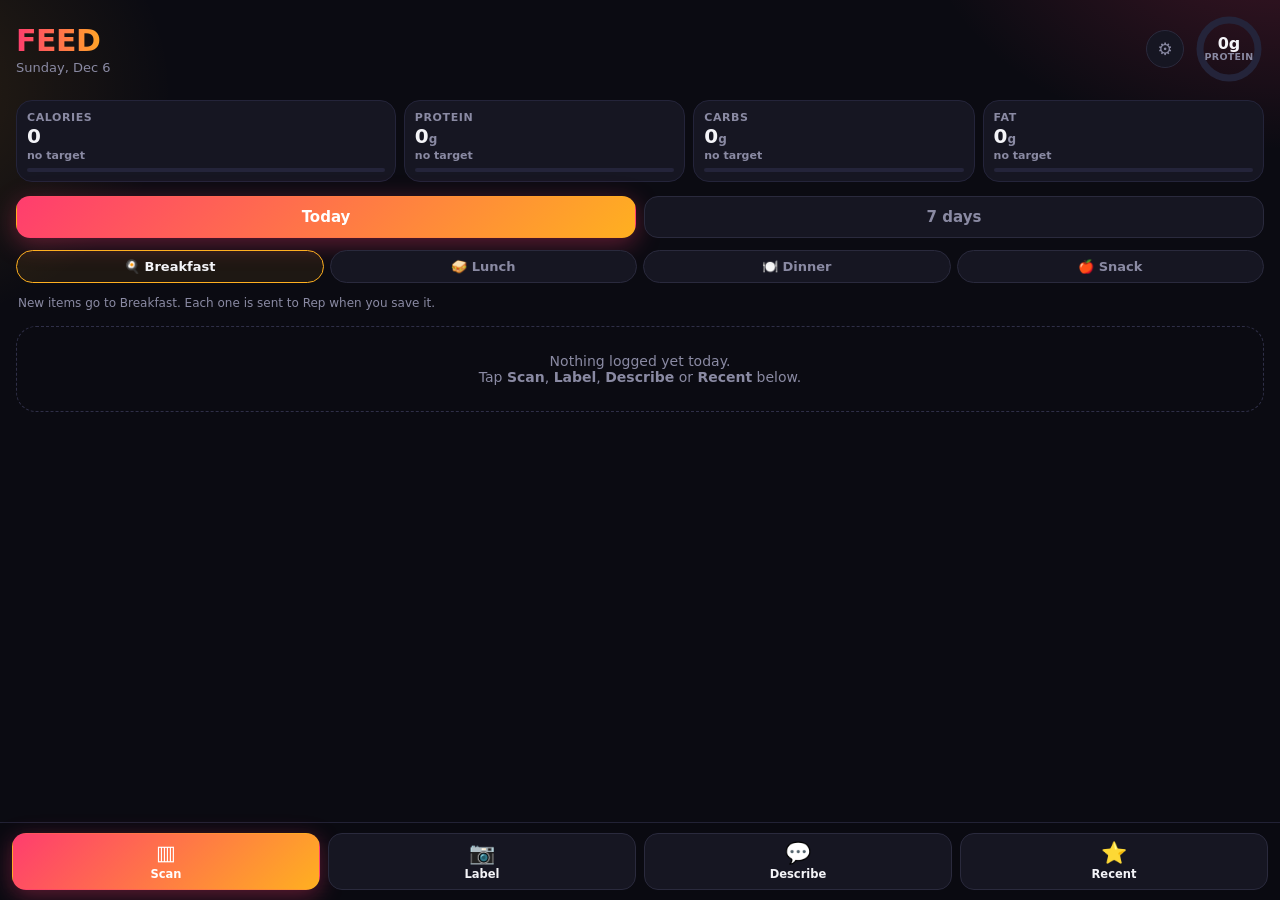
==== food/index.html @ 4874be8e "Add Feed food logger at /food/" ====
<!DOCTYPE html>
<html lang="en">
<head>
<meta charset="UTF-8">
<meta name="viewport" content="width=device-width, initial-scale=1, viewport-fit=cover, user-scalable=no">
<meta name="apple-mobile-web-app-capable" content="yes">
<meta name="mobile-web-app-capable" content="yes">
<meta name="apple-mobile-web-app-status-bar-style" content="black-translucent">
<meta name="apple-mobile-web-app-title" content="Feed">
<meta name="theme-color" content="#0b0b12">
<title>Feed</title>
<link rel="apple-touch-icon" href="data:image/svg+xml,%3Csvg%20xmlns='http://www.w3.org/2000/svg'%20viewBox='0%200%20180%20180'%3E%3Cdefs%3E%3ClinearGradient%20id='g'%20gradientUnits='userSpaceOnUse'%20x1='40'%20y1='28'%20x2='140'%20y2='156'%3E%3Cstop%20offset='0'%20stop-color='%23ff3d6e'/%3E%3Cstop%20offset='1'%20stop-color='%23ffb020'/%3E%3C/linearGradient%3E%3C/defs%3E%3Crect%20width='180'%20height='180'%20rx='40'%20fill='%230b0b12'/%3E%3Cg%20fill='url(%23g)'%3E%3Crect%20x='57'%20y='28'%20width='14'%20height='56'%20rx='7'/%3E%3Crect%20x='83'%20y='28'%20width='14'%20height='56'%20rx='7'/%3E%3Crect%20x='109'%20y='28'%20width='14'%20height='56'%20rx='7'/%3E%3Cpath%20d='M57%2072h66v8a33%2033%200%200%201-33%2033a33%2033%200%200%201-33-33z'/%3E%3Crect%20x='80'%20y='100'%20width='20'%20height='56'%20rx='10'/%3E%3C/g%3E%3C/svg%3E">
<link rel="icon" href="data:image/svg+xml,%3Csvg%20xmlns='http://www.w3.org/2000/svg'%20viewBox='0%200%20180%20180'%3E%3Cdefs%3E%3ClinearGradient%20id='g'%20gradientUnits='userSpaceOnUse'%20x1='40'%20y1='28'%20x2='140'%20y2='156'%3E%3Cstop%20offset='0'%20stop-color='%23ff3d6e'/%3E%3Cstop%20offset='1'%20stop-color='%23ffb020'/%3E%3C/linearGradient%3E%3C/defs%3E%3Crect%20width='180'%20height='180'%20rx='40'%20fill='%230b0b12'/%3E%3Cg%20fill='url(%23g)'%3E%3Crect%20x='57'%20y='28'%20width='14'%20height='56'%20rx='7'/%3E%3Crect%20x='83'%20y='28'%20width='14'%20height='56'%20rx='7'/%3E%3Crect%20x='109'%20y='28'%20width='14'%20height='56'%20rx='7'/%3E%3Cpath%20d='M57%2072h66v8a33%2033%200%200%201-33%2033a33%2033%200%200%201-33-33z'/%3E%3Crect%20x='80'%20y='100'%20width='20'%20height='56'%20rx='10'/%3E%3C/g%3E%3C/svg%3E">
<style>
:root{--bg:#0b0b12;--card:#161622;--card2:#1e1e2e;--text:#f4f4f8;--dim:#8a8aa3;--a:#ff3d6e;--b:#ffb020;--ok:#2ee59d;--warn:#ffcc66}
*{box-sizing:border-box;-webkit-tap-highlight-color:transparent}
html,body{margin:0;background:var(--bg);color:var(--text);font-family:-apple-system,BlinkMacSystemFont,"SF Pro Display",system-ui,sans-serif}
body{padding:calc(env(safe-area-inset-top) + 14px) 16px calc(env(safe-area-inset-bottom) + 112px);min-height:100vh;
background:radial-gradient(600px 400px at 100% -10%,rgba(255,61,110,.22),transparent 60%),radial-gradient(500px 400px at -10% 10%,rgba(255,176,32,.14),transparent 60%),var(--bg)}
button{font-family:inherit;cursor:pointer}
input,textarea,select{font-family:inherit}
header{display:flex;align-items:center;justify-content:space-between;gap:12px}
h1{font-size:30px;font-weight:900;margin:0;letter-spacing:-.5px;background:linear-gradient(90deg,var(--a),var(--b));-webkit-background-clip:text;background-clip:text;color:transparent}
.sub{color:var(--dim);font-size:13px;margin-top:2px}
.hright{display:flex;align-items:center;gap:10px}
.gear{width:38px;height:38px;border-radius:50%;border:1px solid #2a2a3d;background:var(--card);color:var(--dim);font-size:17px;padding:0}
.ring{position:relative;width:70px;height:70px;flex:none}
.ring svg{transform:rotate(-90deg)}
.ring span{position:absolute;inset:0;display:flex;flex-direction:column;align-items:center;justify-content:center;font-weight:900;font-size:16px;line-height:1.05}
.ring small{font-size:9.5px;color:var(--dim);font-weight:800;letter-spacing:.3px}
.totals{display:grid;grid-template-columns:1.35fr 1fr 1fr 1fr;gap:8px;margin:16px 0 4px}
.stat{background:var(--card);border:1px solid #24243a;border-radius:16px;padding:10px 10px 9px;min-width:0}
.stat b{display:block;font-size:20px;font-weight:900;font-variant-numeric:tabular-nums;white-space:nowrap}
.stat .k{font-size:11px;color:var(--dim);font-weight:800;text-transform:uppercase;letter-spacing:.6px}
.stat .t{font-size:11px;color:var(--dim);font-weight:700;margin-top:1px;white-space:nowrap}
.mbar{height:4px;border-radius:4px;background:#24243a;margin-top:6px;overflow:hidden}
.mbar i{display:block;height:100%;width:0;border-radius:4px;background:linear-gradient(90deg,var(--a),var(--b));transition:.4s}
.estnote{font-size:12px;color:var(--warn);font-weight:700;margin:6px 2px 0;min-height:0}
.tabs{display:flex;gap:8px;margin:14px 0 12px}
.tab{flex:1;padding:11px 8px;border-radius:14px;background:var(--card);border:1px solid #2a2a3d;color:var(--dim);font-weight:800;font-size:15px;text-align:center}
.tab.on{color:#fff;border-color:transparent;background:linear-gradient(135deg,var(--a),var(--b));box-shadow:0 6px 24px rgba(255,61,110,.35)}
.meals{display:flex;gap:6px;margin-bottom:12px}
.pill{flex:1;padding:8px 4px;border-radius:999px;background:var(--card);border:1px solid #2a2a3d;color:var(--dim);font-size:13px;font-weight:800;text-align:center;white-space:nowrap}
.pill.on{color:var(--text);border-color:var(--b);background:rgba(255,176,32,.08)}
.note{color:var(--dim);font-size:12px;line-height:1.45;margin:2px 2px 14px}
.meal{background:var(--card);border:1px solid #24243a;border-radius:20px;padding:12px 14px 6px;margin-bottom:12px}
.mh{display:flex;align-items:center;gap:8px;margin-bottom:4px}
.mh .mn{font-size:17px;font-weight:900}
.mh .ms{color:var(--dim);font-size:12px;font-weight:700;margin-left:auto;text-align:right}
.mini{padding:6px 10px;border-radius:10px;border:1px solid #2f2f47;background:var(--card2);color:var(--b);font-weight:900;font-size:12px}
.item{display:flex;align-items:center;gap:10px;padding:10px 0;border-top:1px solid #222234;width:100%;background:none;border-left:0;border-right:0;border-bottom:0;color:inherit;text-align:left}
.item:first-of-type{border-top:0}
.item .ic{flex:none;width:34px;height:34px;border-radius:10px;background:var(--card2);display:flex;align-items:center;justify-content:center;font-size:16px}
.item .in{flex:1;min-width:0}
.item .nm{font-weight:800;font-size:15px;white-space:nowrap;overflow:hidden;text-overflow:ellipsis}
.item .am{color:var(--dim);font-size:12px;margin-top:2px;white-space:nowrap;overflow:hidden;text-overflow:ellipsis}
.item .kc{flex:none;text-align:right;font-weight:900;font-size:15px;font-variant-numeric:tabular-nums}
.item .kc small{display:block;color:var(--dim);font-weight:700;font-size:11px}
.badge{display:inline-block;margin-left:6px;padding:2px 7px;border-radius:999px;font-size:10.5px;font-weight:800;vertical-align:middle;background:#2a2a3d;color:var(--dim)}
.badge.est{background:rgba(255,204,102,.14);color:var(--warn)}
.badge.uns{background:rgba(255,61,110,.16);color:#ff7a98}
.empty{color:var(--dim);font-size:14px;text-align:center;padding:26px 10px;border:1.5px dashed #2f2f47;border-radius:20px}
.bar{position:fixed;left:0;right:0;bottom:0;padding:10px 12px calc(env(safe-area-inset-bottom) + 10px);background:rgba(11,11,18,.9);backdrop-filter:blur(14px);-webkit-backdrop-filter:blur(14px);border-top:1px solid #222235;display:grid;grid-template-columns:repeat(4,1fr);gap:8px;z-index:5}
.act{padding:9px 2px 8px;border-radius:14px;border:1px solid #2a2a3d;background:var(--card);color:var(--text);font-weight:800;font-size:11.5px;display:flex;flex-direction:column;align-items:center;gap:3px}
.act span{font-size:21px;line-height:1}
.act.main{border-color:transparent;background:linear-gradient(135deg,var(--a),var(--b));color:#fff;box-shadow:0 6px 22px rgba(255,61,110,.35)}
.toast{position:fixed;left:50%;top:calc(env(safe-area-inset-top) + 20px);transform:translate(-50%,-300%);opacity:0;background:linear-gradient(135deg,var(--a),var(--b));color:#fff;font-weight:900;padding:12px 20px;border-radius:999px;transition:.35s;z-index:30;box-shadow:0 10px 30px rgba(0,0,0,.5);white-space:nowrap;max-width:92vw;overflow:hidden;text-overflow:ellipsis}
.toast.show{transform:translate(-50%,0);opacity:1}
.sheet{position:fixed;inset:0;background:rgba(0,0,0,.6);display:none;align-items:flex-end;z-index:10}
.sheet.show{display:flex}
.panel{width:100%;background:var(--card);border-radius:24px 24px 0 0;padding:20px 18px calc(env(safe-area-inset-bottom) + 20px);border-top:1px solid #2a2a3d;max-height:92vh;overflow:auto;-webkit-overflow-scrolling:touch}
.panel h2{margin:0 0 4px;font-size:22px;font-weight:900}
.panel pre{white-space:pre-wrap;background:var(--card2);border-radius:14px;padding:12px;font-size:13px;color:var(--text);max-height:40vh;overflow:auto;font-family:ui-monospace,Menlo,monospace}
.big{width:100%;padding:16px;border-radius:16px;border:0;font-weight:900;font-size:17px;color:#fff;background:linear-gradient(135deg,var(--a),var(--b));margin-top:10px}
.big:disabled{opacity:.5}
.ghost{width:100%;padding:13px;border-radius:16px;border:1px solid #2a2a3d;background:transparent;color:var(--dim);font-weight:800;font-size:15px;margin-top:8px}
.ghost.warnb{color:#ff7a98;border-color:rgba(255,61,110,.35)}
.tin{width:100%;padding:12px;border-radius:12px;border:1px solid #2f2f47;background:var(--card2);color:var(--text);font-size:16px;font-weight:700}
textarea.tin{min-height:84px;resize:vertical;line-height:1.35}
.lbl{display:block;font-size:12px;color:var(--dim);font-weight:800;margin:10px 0 5px}
.grid4{display:grid;grid-template-columns:repeat(4,1fr);gap:8px}
.grid4 label,.grid3 label{font-size:11px;color:var(--dim);font-weight:800;display:flex;flex-direction:column;gap:5px}
.grid4 input,.grid3 input{width:100%;padding:11px 4px;border-radius:12px;border:1px solid #2f2f47;background:var(--card2);color:var(--text);font-size:17px;font-weight:900;text-align:center}
.grid4 input::placeholder{color:#5c5c78}
.grid3{display:grid;grid-template-columns:repeat(3,1fr);gap:8px}
.grid3 input{font-size:15px;font-weight:800}
.chips{display:flex;flex-wrap:wrap;gap:6px;margin:6px 0 4px}
.chip{padding:7px 11px;border-radius:999px;border:1px solid #2f2f47;background:var(--card2);color:var(--dim);font-size:13px;font-weight:800}
#edmeals,#dmeals{display:grid;grid-template-columns:repeat(4,1fr);gap:6px}
#edmeals .chip,#dmeals .chip{padding:8px 2px;font-size:12px;white-space:nowrap}
.chip.on{color:#0b0b12;background:var(--b);border-color:transparent}
.basis{background:var(--card2);border-radius:14px;padding:10px 12px;font-size:12.5px;color:var(--dim);line-height:1.5;margin-top:10px}
.basis b{color:var(--text)}
.amt{display:flex;gap:8px;align-items:center;margin-top:8px}
.seg{display:flex;background:var(--card2);border:1px solid #2f2f47;border-radius:12px;padding:3px;flex:none}
.seg button{border:0;background:none;color:var(--dim);font-weight:900;font-size:13px;padding:9px 10px;border-radius:9px}
.seg button.on{background:#2f2f47;color:var(--text)}
.step{display:flex;align-items:center;gap:6px;flex:1;min-width:0}
.step button{width:40px;height:44px;border-radius:12px;border:1px solid #2f2f47;background:var(--card2);color:var(--text);font-size:20px;font-weight:900;flex:none}
.step input{flex:1;min-width:0;padding:11px 4px;border-radius:12px;border:1px solid #2f2f47;background:var(--card2);color:var(--text);font-size:18px;font-weight:900;text-align:center}
.ehead{display:flex;gap:12px;align-items:flex-start}
.thumb{width:76px;height:96px;object-fit:cover;border-radius:12px;border:1px solid #2f2f47;flex:none;background:var(--card2)}
.warnbox{background:rgba(255,204,102,.1);border:1px solid rgba(255,204,102,.3);color:var(--warn);border-radius:12px;padding:9px 11px;font-size:12.5px;font-weight:700;line-height:1.4;margin-top:10px}
.okbox{background:rgba(46,229,157,.08);border:1px solid rgba(46,229,157,.3);color:#8ff0c6;border-radius:12px;padding:9px 11px;font-size:12.5px;font-weight:700;line-height:1.4;margin-top:10px}
details{margin-top:10px}
summary{color:var(--dim);font-size:13px;font-weight:800}
.favrow{display:flex;align-items:center;gap:10px;margin-top:10px;font-weight:800;font-size:14px;color:var(--dim)}
.favrow input{width:20px;height:20px;accent-color:var(--b)}
.scan{position:fixed;inset:0;background:#000;z-index:20;display:none;flex-direction:column}
.scan.show{display:flex}
.scan video{position:absolute;inset:0;width:100%;height:100%;object-fit:cover}
.scan .frame{position:absolute;left:8%;right:8%;top:34%;height:22%;border:3px solid rgba(255,255,255,.9);border-radius:18px;box-shadow:0 0 0 2000px rgba(0,0,0,.45)}
.scan .laser{position:absolute;left:6%;right:6%;top:50%;height:2px;background:linear-gradient(90deg,transparent,var(--a),var(--b),transparent);animation:sweep 1.6s ease-in-out infinite alternate}
@keyframes sweep{from{top:12%}to{top:88%}}
.scantop{position:relative;padding:calc(env(safe-area-inset-top) + 14px) 18px 0;text-align:center}
.scantop h2{margin:0;font-size:20px;font-weight:900}
.scantop .sub{color:#cfcfe0}
.scanbot{position:absolute;left:0;right:0;bottom:0;padding:14px 16px calc(env(safe-area-inset-bottom) + 16px);background:linear-gradient(transparent,rgba(0,0,0,.85) 30%)}
.scanbot .row{display:flex;gap:8px}
.scanbot .tin{flex:1}
.scanbot .mini{padding:0 16px;font-size:14px}
#scanstatus{color:#fff;text-align:center;font-weight:800;font-size:14px;margin-bottom:10px;min-height:20px;text-shadow:0 1px 6px #000}
.prog{height:8px;border-radius:8px;background:#24243a;overflow:hidden;margin:14px 0 6px}
.prog i{display:block;height:100%;width:0;background:linear-gradient(90deg,var(--a),var(--b));transition:width .3s}
.busy{display:flex;gap:14px;align-items:center}
.search{margin:10px 0 6px}
.rrow{display:flex;align-items:center;gap:8px;border-top:1px solid #222234;padding:9px 0}
.rrow .rb{flex:1;min-width:0;background:none;border:0;color:inherit;text-align:left;padding:0}
.rrow .nm{font-weight:800;font-size:15px;white-space:nowrap;overflow:hidden;text-overflow:ellipsis}
.rrow .am{color:var(--dim);font-size:12px;margin-top:2px}
.star{flex:none;width:36px;height:36px;border-radius:50%;border:1px solid #2f2f47;background:var(--card2);color:var(--dim);font-size:16px;padding:0}
.star.on{color:var(--b);border-color:rgba(255,176,32,.5)}
.week{background:var(--card);border:1px solid #24243a;border-radius:20px;padding:14px;margin-bottom:12px}
.week h3{margin:0 0 2px;font-size:15px;font-weight:900}
.week .sub{margin-bottom:10px}
.chart{display:flex;align-items:flex-end;gap:8px;height:120px;position:relative;border-bottom:1px solid #2a2a3d}
.chart .col{flex:1;display:flex;flex-direction:column;justify-content:flex-end;align-items:center;height:100%;position:relative}
.chart .bv{width:100%;max-width:30px;border-radius:7px 7px 2px 2px;background:linear-gradient(180deg,var(--b),var(--a));min-height:2px}
.chart.p .bv{background:linear-gradient(180deg,#7cf5c8,var(--ok))}
.chart .nv{font-size:10px;color:var(--dim);font-weight:800;margin-bottom:3px;white-space:nowrap}
.chart .tl{position:absolute;left:0;right:0;border-top:1.5px dashed rgba(255,255,255,.35)}
.chart .tl span{position:absolute;right:0;top:-15px;font-size:10px;color:var(--dim);font-weight:800}
.dlabels{display:flex;gap:8px;margin-top:5px}
.dlabels div{flex:1;text-align:center;font-size:11px;color:var(--dim);font-weight:800}
.dlabels div.today{color:var(--b)}
.drow{background:var(--card);border:1px solid #24243a;border-radius:14px;padding:11px 14px;margin-bottom:8px;font-size:13px;color:var(--dim);width:100%;text-align:left}
.drow b{color:var(--text)}
.dlist{margin-top:8px}
.dlist .ln{padding:5px 0;border-top:1px solid #222234;display:flex;gap:8px}
.dlist .ln span:first-child{flex:1;color:var(--text);overflow:hidden;text-overflow:ellipsis;white-space:nowrap}
.hidden{display:none!important}
</style>
</head>
<body>
<header>
  <div><h1>FEED</h1><div class="sub" id="dateline"></div></div>
  <div class="hright">
    <button class="gear" id="gear" aria-label="Targets">⚙︎</button>
    <div class="ring" title="Protein"><svg width="70" height="70"><circle cx="35" cy="35" r="29" stroke="#24243a" stroke-width="7" fill="none"/><circle id="prog" cx="35" cy="35" r="29" stroke="url(#gg)" stroke-width="7" fill="none" stroke-linecap="round" stroke-dasharray="182.2" stroke-dashoffset="182.2" style="transition:.4s"/><defs><linearGradient id="gg"><stop offset="0" stop-color="#2ee59d"/><stop offset="1" stop-color="#7cf5c8"/></linearGradient></defs></svg><span><b id="protv">0g</b><small id="prott">PROTEIN</small></span></div>
  </div>
</header>
<div class="totals" id="totals"></div>
<div class="estnote" id="estnote"></div>
<div class="tabs"><button class="tab on" data-v="today">Today</button><button class="tab" data-v="week">7 days</button></div>

<section id="vtoday">
  <div class="meals" id="meals"></div>
  <div class="note" id="mealnote"></div>
  <div id="daylist"></div>
</section>
<section id="vweek" class="hidden"></section>

<div class="bar">
  <button class="act main" id="aScan"><span>▥</span>Scan</button>
  <button class="act" id="aLabel"><span>📷</span>Label</button>
  <button class="act" id="aDesc"><span>💬</span>Describe</button>
  <button class="act" id="aMan"><span>⭐</span>Recent</button>
</div>
<input type="file" id="labelfile" accept="image/*" capture="environment" class="hidden">

<!-- barcode scanner -->
<div class="scan" id="scan">
  <video id="video" playsinline muted autoplay></video>
  <div class="frame"><div class="laser"></div></div>
  <div class="scantop"><h2>Scan barcode</h2><div class="sub">Line the barcode up inside the box</div></div>
  <div class="scanbot">
    <div id="scanstatus"></div>
    <div class="row"><input class="tin" id="codein" inputmode="numeric" pattern="[0-9]*" placeholder="Or type the numbers" maxlength="14" autocomplete="off"><button class="mini" id="codego">Look up</button></div>
    <button class="ghost" id="scanclose" style="color:#fff;border-color:#555">Cancel</button>
  </div>
</div>

<!-- OCR progress -->
<div class="sheet" id="busysheet"><div class="panel"><div class="busy"><img class="thumb" id="busythumb" alt=""><div style="flex:1"><h2>Reading label…</h2><div class="sub" id="busytext">Starting</div><div class="prog"><i id="busybar"></i></div><div class="sub" style="font-size:11.5px">Runs on your phone. The first time downloads about 5 MB of reading data.</div></div></div><button class="ghost" id="busycancel">Cancel</button></div></div>

<!-- item editor -->
<div class="sheet" id="edsheet"><div class="panel">
  <div class="ehead"><img class="thumb hidden" id="edthumb" alt=""><div style="flex:1;min-width:0"><h2 id="edtitle">Add food</h2><div class="sub" id="edsub"></div></div></div>
  <div id="edmsg"></div>
  <label class="lbl">Name</label><input class="tin" id="edname" maxlength="80" placeholder="e.g. Greek yogurt" autocomplete="off">
  <div class="grid3" style="margin-top:8px;grid-template-columns:2fr 1.3fr"><label>Brand<input id="edbrand" maxlength="60" placeholder="optional" style="text-align:left;padding-left:10px"></label><label>Barcode<input id="edcode" maxlength="14" inputmode="numeric" placeholder="—"></label></div>
  <div id="edbasis" class="basis hidden">
   <div id="edbtitle" style="font-weight:900;color:var(--text);font-size:13px;margin-bottom:6px">Per serving</div>
   <div class="grid4"><label>kcal<input id="bcal" inputmode="decimal" placeholder="?"></label><label>Protein g<input id="bpro" inputmode="decimal" placeholder="?"></label><label>Carbs g<input id="bcarb" inputmode="decimal" placeholder="?"></label><label>Fat g<input id="bfat" inputmode="decimal" placeholder="?"></label></div>
   <div class="grid3" style="margin-top:8px;grid-template-columns:1.7fr 1fr 1fr"><label>Serving size<input id="bserv" maxlength="60" placeholder="e.g. 2/3 cup (55g)" style="text-align:left;padding-left:10px"></label><label>Serving g<input id="bservg" inputmode="decimal" placeholder="?"></label><label>Per pkg<input id="bspc" inputmode="decimal" placeholder="?"></label></div>
   <div id="edbinfo" style="margin-top:6px"></div>
  </div>
  <div id="edamtwrap">
    <label class="lbl">How much did you eat?</label>
    <div class="amt"><div class="seg"><button data-m="serv" class="on">Servings</button><button data-m="g">Grams</button></div>
    <div class="step"><button id="qminus">−</button><input id="qty" inputmode="decimal" value="1"><button id="qplus">+</button></div></div>
  </div>
  <div id="edfreewrap"><label class="lbl">Amount</label><input class="tin" id="edamount" maxlength="40" placeholder="e.g. 1 bowl, 150 g"></div>
  <label class="lbl">Totals for what you ate <span style="font-weight:600">(blank = Rep estimates)</span></label>
  <div class="grid4"><label>kcal<input id="ecal" inputmode="decimal" placeholder="?"></label><label>Protein g<input id="epro" inputmode="decimal" placeholder="?"></label><label>Carbs g<input id="ecarb" inputmode="decimal" placeholder="?"></label><label>Fat g<input id="efat" inputmode="decimal" placeholder="?"></label></div>
  <div id="edcheck"></div>
  <details id="edextra"><summary>More: sodium, sugars, fiber, ingredients</summary>
    <div class="grid3" style="margin-top:8px"><label>Sodium mg<input id="esod" inputmode="decimal"></label><label>Sugars g<input id="esug" inputmode="decimal"></label><label>Fiber g<input id="efib" inputmode="decimal"></label></div>
    <div class="sub" style="margin-top:6px">Totals for what you ate.</div>
    <label class="lbl">Ingredients</label><textarea class="tin" id="eingr" maxlength="1500" placeholder="optional"></textarea>
  </details>
  <label class="lbl">Meal</label><div class="chips" id="edmeals"></div>
  <label class="favrow"><input type="checkbox" id="edfav"> ⭐ Save as favorite</label>
  <button class="big" id="edsave">Save &amp; send to Rep</button>
  <button class="ghost hidden" id="edlabel">📷 Read the label instead</button>
  <button class="ghost hidden warnb" id="eddel">Delete</button>
  <button class="ghost" id="edcancel">Cancel</button>
</div></div>

<!-- describe -->
<div class="sheet" id="descsheet"><div class="panel">
  <h2>Describe it</h2><div class="sub">Say what and how much. Amounts make Rep's estimate much better.</div>
  <textarea class="tin" id="desctext" maxlength="300" placeholder="6 oz grilled chicken, 1 cup white rice, side salad with ranch" style="margin-top:12px"></textarea>
  <label class="lbl">Know the numbers? <span style="font-weight:600">Leave blank and Rep will estimate.</span></label>
  <div class="grid4"><label>kcal<input id="dcal" inputmode="decimal" placeholder="?"></label><label>Protein g<input id="dpro" inputmode="decimal" placeholder="?"></label><label>Carbs g<input id="dcarb" inputmode="decimal" placeholder="?"></label><label>Fat g<input id="dfat" inputmode="decimal" placeholder="?"></label></div>
  <div class="warnbox" id="descest">🤖 Rep will estimate. Your totals show it as pending until you fill in numbers.</div>
  <label class="lbl">Meal</label><div class="chips" id="dmeals"></div>
  <button class="big" id="descsave">Save &amp; send to Rep</button><button class="ghost" id="desccancel">Cancel</button>
</div></div>

<!-- recent / manual -->
<div class="sheet" id="mansheet"><div class="panel">
  <h2>Recent &amp; favorites</h2><div class="sub">Tap to add again. ⭐ keeps it at the top.</div>
  <button class="big" id="mannew">✍️ Enter manually</button>
  <input class="tin search" id="mansearch" placeholder="Search" autocomplete="off">
  <div id="manlist"></div>
  <button class="ghost" id="mancancel">Close</button>
</div></div>

<!-- targets -->
<div class="sheet" id="tgtsheet"><div class="panel">
  <h2>Daily targets</h2><div class="sub">Rep sets these. Leave any blank you don't have yet.</div>
  <div class="grid4" style="margin-top:14px"><label>kcal<input id="tcal" inputmode="decimal" placeholder="—"></label><label>Protein g<input id="tpro" inputmode="decimal" placeholder="—"></label><label>Carbs g<input id="tcarb" inputmode="decimal" placeholder="—"></label><label>Fat g<input id="tfat" inputmode="decimal" placeholder="—"></label></div>
  <button class="big" id="tgtsave">Save targets</button><button class="ghost" id="tgtcancel">Cancel</button>
</div></div>

<!-- copy fallback -->
<div class="sheet" id="copysheet"><div class="panel"><h2 id="copytitle">Copy for Rep</h2><div class="sub">Tap below, then paste it in your chat with Rep.</div><pre id="copytext"></pre><button class="big" id="copygo">📋 Copy for Rep</button><button class="ghost" id="copyresend">↻ Try sending again</button><button class="ghost" id="copyclose">Done</button></div></div>

<div class="toast" id="toast"></div>
<script>
"use strict";
// ---- pure logic (no DOM); exposed as window.FeedCore for tests ----
const FeedCore=(()=>{
const MEALS=["breakfast","lunch","dinner","snack"];
const MEAL_LABEL={breakfast:"Breakfast",lunch:"Lunch",dinner:"Dinner",snack:"Snack"};
const MEAL_ICON={breakfast:"🍳",lunch:"🥪",dinner:"🍽️",snack:"🍎"};
const OFF_URL="https://world.openfoodfacts.org/api/v2/product/";
const OFF_FIELDS="product_name,brands,serving_size,serving_quantity,serving_quantity_unit,nutrition_data_per,nutriments";
const pad=n=>String(n).padStart(2,"0");
// LOCAL calendar date, never toISOString (that's UTC and flips after 7 PM Eastern)
const localIso=d=>d.getFullYear()+"-"+pad(d.getMonth()+1)+"-"+pad(d.getDate());
const hhmm=d=>pad(d.getHours())+":"+pad(d.getMinutes());
const num=v=>{if(v===null||v===undefined)return null;if(typeof v==="number")return Number.isFinite(v)?v:null;const s=String(v).trim().replace(",",".");if(!s)return null;const n=parseFloat(s);return Number.isFinite(n)?n:null};
const r1=v=>v==null?null:Math.round(v*10)/10;
const r0=v=>v==null?null:Math.round(v);
function defaultMeal(d){const m=d.getHours()*60+d.getMinutes();if(m<630)return"breakfast";if(m<900)return"lunch";if(m<1020)return"snack";if(m<1290)return"dinner";return"snack"}

// ---------- barcode helpers ----------
function upcEtoA(e){ // 8-digit UPC-E -> 12-digit UPC-A
 if(!/^[01]\d{7}$/.test(e))return null;const ns=e[0],d=e.slice(1,7),ck=e[7];let m;
 const x=d[5];
 if(x<="2")m=d[0]+d[1]+x+"0000"+d[2]+d[3]+d[4];
 else if(x==="3")m=d[0]+d[1]+d[2]+"00000"+d[3]+d[4];
 else if(x==="4")m=d[0]+d[1]+d[2]+d[3]+"00000"+d[4];
 else m=d[0]+d[1]+d[2]+d[3]+d[4]+"0000"+x;
 return ns+m+ck;
}
function gtinOk(c){if(!/^\d{8}$|^\d{12,14}$/.test(c))return false;const ds=c.split("").map(Number);const ck=ds.pop();let s=0;ds.reverse().forEach((v,i)=>{s+=v*(i%2===0?3:1)});return(10-s%10)%10===ck}
function codeVariants(code){
 const c=String(code||"").replace(/\D/g,"");const out=[c];
 if(c.length===12)out.push("0"+c);
 if(c.length===13&&c[0]==="0")out.push(c.slice(1));
 if(c.length===8){const a=upcEtoA(c);if(a)out.push(a,"0"+a)}
 return [...new Set(out)].filter(Boolean);
}
async function lookupOFF(code,fetchFn,timeoutMs){
 fetchFn=fetchFn||fetch;timeoutMs=timeoutMs||9000;
 for(const c of codeVariants(code)){
  const ctrl=typeof AbortController!=="undefined"?new AbortController():null;
  const t=setTimeout(()=>ctrl&&ctrl.abort(),timeoutMs);
  let res;
  try{res=await fetchFn(OFF_URL+c+".json?fields="+OFF_FIELDS,{signal:ctrl&&ctrl.signal})}finally{clearTimeout(t)}
  if(res.status===404)continue;
  if(!res.ok)throw new Error("off-http-"+res.status);
  const j=await res.json();
  if(j&&j.status===1&&j.product)return{code:c,product:j.product};
 }
 return null;
}
// ---------- Open Food Facts -> basis ----------
function offToBasis(p){
 const n=(p&&p.nutriments)||{};
 const kcal=sfx=>{let v=num(n["energy-kcal"+sfx]);if(v==null){const kj=num(n["energy-kj"+sfx]);if(kj!=null)v=kj/4.184}if(v==null){const e=num(n["energy"+sfx]);if(e!=null)v=e/4.184}return v};
 const pick=sfx=>{const sod=num(n["sodium"+sfx]);const o={cal:kcal(sfx),p:num(n["proteins"+sfx]),c:num(n["carbohydrates"+sfx]),f:num(n["fat"+sfx]),sod:sod==null?null:sod*1000,sug:num(n["sugars"+sfx]),fib:num(n["fiber"+sfx])};return(o.cal==null&&o.p==null&&o.c==null&&o.f==null)?null:o};
 const sq=num(p&&p.serving_quantity);
 const unit=/ml/i.test((p&&(p.serving_quantity_unit||p.nutrition_data_per||p.serving_size))||"")?"ml":"g";
 return{per100:pick("_100g"),perServing:pick("_serving"),servingG:sq&&sq>0?sq:null,servingText:(p&&p.serving_size)||"",servingsPerContainer:null,unit};
}
function canMode(b,mode){if(!b)return false;return mode==="g"?!!(b.per100||(b.perServing&&b.servingG)):!!(b.perServing||(b.per100&&b.servingG))}
function amountText(b,mode,qty,grams){const u=b&&b.unit==="ml"?"mL":"g";if(mode==="g")return r1(qty)+" "+u;const s=r1(qty)+(qty===1?" serving":" servings");return grams!=null?s+" ("+r0(grams)+" "+u+")":s}
// grams OR servings -> totals for what was eaten
function computeMacros(b,mode,qty){
 qty=num(qty);if(!b||qty==null||qty<0)return null;
 let src=null,f=0,grams=null;
 if(mode==="g"){grams=qty;if(b.per100){src=b.per100;f=qty/100}else if(b.perServing&&b.servingG){src=b.perServing;f=qty/b.servingG}}
 else{if(b.perServing){src=b.perServing;f=qty}else if(b.per100&&b.servingG){src=b.per100;f=qty*b.servingG/100}if(b.servingG)grams=qty*b.servingG}
 if(!src)return null;
 const m=k=>src[k]==null?null:src[k]*f;
 return{calories:r0(m("cal")),protein_g:r1(m("p")),carbs_g:r1(m("c")),fat_g:r1(m("f")),sodium_mg:r0(m("sod")),sugars_g:r1(m("sug")),fiber_g:r1(m("fib")),grams:grams==null?null:r1(grams),amount:amountText(b,mode,qty,grams)};
}

// ---------- Nutrition Facts OCR parser ----------
const OCR_MAP={O:"0",o:"0",Q:"0",D:"0",U:"0",I:"1",l:"1","|":"1","!":"1",i:"1",L:"1",S:"5",s:"5",B:"8",Z:"2",z:"2",",":".",
 "?":"7",T:"7"};
// read the first number-like token in a string; tolerant of O/0, l/1, S/5, "Og", "8g10%"
function firstNumber(s){
 if(!s)return null;
 s=s.replace(/less\s*than\s*/i,"<").replace(/(\d)\s*(m?g)(?=\d)/g,"$1$2 ").replace(/(\d)(%)/g,"$1 $2");
 const toks=s.split(/[\s:;()\[\]]+/).filter(Boolean);
 for(let i=0;i<toks.length;i++){
  let t=toks[i];const lt=t.startsWith("<");if(lt)t=t.slice(1);
  if(/%$/.test(t)||toks[i+1]==="%")continue;
  const m=t.match(/^([0-9OoQDIl|!SBZ.,]+?)(mg|g|kcal|cal)?\.?$/);
  if(!m)continue;
  const core=m[1];
  if(!/\d/.test(core)&&!(m[2]&&/^(?:[Oo]+|[SBlI])$/.test(core)))continue; // need a real digit, except "Og"=0g, "Sg"=5g, "lg"=1g
  if(/^[.,]+$/.test(core))continue;
  const fixed=core.split("").map(ch=>OCR_MAP[ch]??ch).join("");
  if(!/^\d+(\.\d+)?$/.test(fixed))continue;
  return{value:lt?Math.min(parseFloat(fixed),1)/2:parseFloat(fixed),unit:m[2]||"",raw:toks[i]};
 }
 return null;
}
const RX={
 serving:/serv[il1]ng\s*s[il1]ze/i,
 perCont:/serv[il1]ngs?\s*per\s*(container|package|pkg|bag|box)/i,
 calories:/ca[l1i]{1,2}[o0][rn][il1]?[el1]?s?(?![a-z])/i,
 fat:/t[o0]ta[l1i]\s*fa[t+]/i,
 fatLoose:/(^|[^a-z])fa[t+]\b/i,
 carbs:/(t[o0]ta[l1i]\s*)?carb(o|\b|\.)/i,
 protein:/pr[o0]t[ec][il1]n/i,
 sodium:/s[o0]d[il1]um/i,
 sugars:/sugars?/i,
 fiber:/f[il1][b8][e]?r|fibre/i
};
function parseLabel(text){
 const lines=String(text||"").split(/\r?\n/).map(s=>s.replace(/\s+/g," ").trim()).filter(Boolean);
 const out={servingText:"",servingG:null,servingMl:null,servingsPerContainer:null,calories:null,fat:null,carbs:null,protein:null,sodium:null,sugars:null,fiber:null,ingredients:"",found:0,warnings:[]};
 const after=(line,rx)=>{const m=line.match(rx);return m?line.slice(m.index+m[0].length):""};
 const valueFor=(rx,opts)=>{
  opts=opts||{};
  for(let i=0;i<lines.length;i++){
   const L=opts.strip?lines[i].replace(opts.strip,""):lines[i];if(!rx.test(L))continue;
   if(opts.exclude&&opts.exclude.test(L))continue;
   let v=firstNumber(after(L,rx));
   if(!v&&opts.nextLine){for(let k=1;k<=2&&i+k<lines.length;k++){const nl=lines[i+k];if(/^[^a-zA-Z]*[0-9OoIlS]{1,4}[^a-zA-Z]*$/.test(nl)){v=firstNumber(nl);if(v)break}}}
   if(v)return v;
  }
  return null;
 };
 // serving size
 for(let i=0;i<lines.length;i++){
  if(!RX.serving.test(lines[i]))continue;
  let t=after(lines[i],RX.serving).replace(/^[\s:.\-]+/,"").trim();
  if(!t&&lines[i+1])t=lines[i+1];
  t=t.replace(/\s*(servings?\s*per.*)$/i,"").slice(0,60);
  out.servingText=t;
  const g=t.match(/\(?\s*(?:about\s*)?([0-9OoIl.,]+)\s*g\s*\)?/i);
  if(g){const n=firstNumber(g[1]+"g");if(n)out.servingG=n.value}
  else{const g9=t.match(/\(\s*([0-9OoIl]+)9\s*\)\s*$/);if(g9){const n=firstNumber(g9[1]);if(n){out.servingG=n.value;out.servingText=t.replace(/9(\s*\)\s*)$/,"g$1");out.warnings.push("serving grams (read '"+g9[1]+"9' as "+n.value+" g)")}}}
  const ml=t.match(/([0-9OoIl.,]+)\s*m[lL]/);if(ml){const n=firstNumber(ml[1]);if(n)out.servingMl=n.value}
  break;
 }
 for(const L of lines){
  if(!RX.perCont.test(L)&&!/servings?\s*per/i.test(L))continue;
  let m=L.match(/([0-9OoIl.,]+)\s*serv[il1]ngs?\s*per/i);
  let v=m&&firstNumber(m[1]);
  if(!v)v=firstNumber(after(L,/serv[il1]ngs?\s*per\s*\w+/i).replace(/about|approx\.?/ig,""));
  if(v){out.servingsPerContainer=v.value;break}
 }
 const cal=valueFor(RX.calories,{strip:/\s*ca[l1i]\w*\s*fr[o0]m\s*fat.*$/i,exclude:/^\s*(fat\s*cal|ca[l1i]\w*\s*fr[o0]m)/i,nextLine:true});
 if(cal)out.calories=cal.value;
 let fat=valueFor(RX.fat);
 if(!fat)fat=valueFor(RX.fatLoose,{exclude:/satur|trans|from\s*fat|fat\s*cal|poly|mono/i});
 const carbs=valueFor(RX.carbs);
 const prot=valueFor(RX.protein);
 const sod=valueFor(RX.sodium);
 const sug=valueFor(RX.sugars,{exclude:/added|incl|includes|alcohol/i});
 const fib=valueFor(RX.fiber);
 // "5g" often comes back as "59" (g read as 9). If a macro is implausible vs calories and ends in 9 with no unit, drop the 9.
 const fix9=(v,kpg)=>{if(!v)return null;let x=v.value;
  if(!v.unit&&/9$/.test(String(v.raw).replace(/[^0-9OoIlSBZ.,]/g,""))&&String(x).length>=2&&out.calories!=null&&x*kpg>out.calories+20){x=parseFloat(String(x).slice(0,-1));out.warnings.push("fat, carbs or protein (a 'g' looked like a '9')")}
  else if(!v.unit&&/^\d+\.\d9$/.test(String(x))){x=parseFloat(String(x).slice(0,-1));out.warnings.push("fat, carbs or protein (a 'g' looked like a '9')")}
  return x};
 out.fat=fix9(fat,9);out.carbs=fix9(carbs,4);out.protein=fix9(prot,4);
 if(sod)out.sodium=sod.unit==="g"?sod.value*1000:sod.value;
 if(sug)out.sugars=fix9(sug,4);
 if(fib)out.fiber=fix9(fib,4);
 const all=lines.join(" ");
 const ing=all.match(/ingred[il1]ents?\s*[:;.]?\s*([\s\S]+)/i);
 if(ing){let t=ing[1].split(/\b(contains|allergen|distributed|manufactured|keep refrigerated|nutrition facts)\b/i)[0];out.ingredients=t.replace(/\s+/g," ").trim().slice(0,1500)}
 out.found=["calories","fat","carbs","protein"].filter(k=>out[k]!=null).length+(out.servingText?1:0);
 if(out.calories!=null&&out.fat!=null&&out.carbs!=null&&out.protein!=null){
  const est=9*out.fat+4*out.carbs+4*out.protein;
  if(Math.abs(est-out.calories)>Math.max(25,0.2*out.calories))out.warnings.push("the numbers ("+Math.round(est)+" kcal from fat/carbs/protein vs "+out.calories+" read)");
 }
 if(out.calories!=null&&out.calories>2000)out.warnings.push("calories (looks too high)");
 out.warnings=[...new Set(out.warnings)];
 return out;
}
function labelToBasis(L){
 return{perServing:{cal:L.calories,p:L.protein,c:L.carbs,f:L.fat,sod:L.sodium,sug:L.sugars,fib:L.fiber},per100:null,servingG:L.servingG||L.servingMl||null,servingText:L.servingText||"",servingsPerContainer:L.servingsPerContainer,unit:(!L.servingG&&L.servingMl)?"ml":"g"};
}

// ---------- totals, summary, payload ----------
const MACROS=["calories","protein_g","carbs_g","fat_g"];
function totals(items){const t={calories:0,protein_g:0,carbs_g:0,fat_g:0,items:items.length,estimates_pending:0};
 for(const it of items){if(it.estimate_needed)t.estimates_pending++;for(const k of MACROS){const v=num(it[k]);if(v!=null)t[k]+=v}}
 for(const k of MACROS)t[k]=k==="calories"?Math.round(t[k]):r1(t[k]);return t}
const fmt=v=>v==null?"?":String(r1(v));
function itemLine(it){
 const parts=[];const nm=it.name+(it.brand?" ("+it.brand+")":"");
 let s="• "+nm+(it.amount?" — "+it.amount:"");
 if(MACROS.every(k=>it[k]==null))s+=": Rep please estimate";
 else{s+=": "+fmt(it.calories)+" kcal, P "+fmt(it.protein_g)+" g, C "+fmt(it.carbs_g)+" g, F "+fmt(it.fat_g)+" g";if(it.estimate_needed)s+=" (fill in the ?)"}
 if(it.description&&it.description!==it.name)parts.push('"'+it.description+'"');
 if(it.source)parts.push(it.source+(it.barcode?" "+it.barcode:""));
 return s+(parts.length?" ["+parts.join(", ")+"]":"");
}
function summaryText(action,meal,items,date,time,dayT,targets){
 const verb={add:"Logged",update:"Updated",delete:"Removed"}[action]||"Logged";
 const head="Feed · "+date+" "+time+" · "+verb+" "+(MEAL_LABEL[meal]||meal);
 const lines=items.map(itemLine);
 let tail="";
 if(dayT){tail="Day so far: "+dayT.calories+(targets&&targets.cal?"/"+targets.cal:"")+" kcal, P "+dayT.protein_g+(targets&&targets.pro?"/"+targets.pro:"")+" g, C "+dayT.carbs_g+" g, F "+dayT.fat_g+" g ("+dayT.items+(dayT.items===1?" item":" items")+(dayT.estimates_pending?", "+dayT.estimates_pending+" need your estimate":"")+")"}
 return[head,...lines,tail].filter(Boolean).join("\n");
}
function itemOut(it){
 const o={id:it.id,name:it.name||"",brand:it.brand||"",barcode:it.barcode||"",source:it.source,amount:it.amount||"",grams:num(it.grams),calories:num(it.calories),protein_g:num(it.protein_g),carbs_g:num(it.carbs_g),fat_g:num(it.fat_g),estimate_needed:!!it.estimate_needed,description:it.description||""};
 for(const k of["serving_size","ingredients"])if(it[k])o[k]=String(it[k]);
 for(const k of["sodium_mg","sugars_g","fiber_g"])if(num(it[k])!=null)o[k]=num(it[k]);
 return o;
}
function buildPayload(action,meal,items,date,time,dayT,targets){
 const its=items.slice(0,30).map(itemOut);
 return{type:"food",action,date,time,meal,items:its,summary:summaryText(action,meal,its,date,time,dayT,targets),day_totals:dayT||undefined};
}
return{MEALS,MEAL_LABEL,MEAL_ICON,OFF_URL,OFF_FIELDS,localIso,hhmm,num,r0,r1,defaultMeal,upcEtoA,gtinOk,codeVariants,lookupOFF,offToBasis,canMode,computeMacros,firstNumber,parseLabel,labelToBasis,totals,summaryText,itemLine,itemOut,buildPayload,MACROS};
})();
if(typeof module!=="undefined")module.exports=FeedCore;
if(typeof window!=="undefined")window.FeedCore=FeedCore;

// ---- UI ----
const C=FeedCore;
const RELAY_URL="https://rep-relay.pages.dev/";
const ZX_URL="https://cdn.jsdelivr.net/npm/@zxing/library@0.23.0/umd/index.min.js";
const ZX_SRI="sha384-0ASr5PEWAMtTnWsn0PzKmioHVDA4+QqFiJr94io/0DCrGP6E1gRAmbO6O8y5WZW9";
const T_URL="https://cdn.jsdelivr.net/npm/tesseract.js@7.0.0/dist/tesseract.min.js";
const T_SRI="sha384-2BQ3U3OdKOb0Uczxqr41I9UvZkzr4V9Hv8uSzMMZAlmhsFClvdZX5wi5fDCzG+tM";
const T_OPTS={workerPath:"https://cdn.jsdelivr.net/npm/tesseract.js@7.0.0/dist/worker.min.js",corePath:"https://cdn.jsdelivr.net/npm/tesseract.js-core@7.0.0",langPath:"https://cdn.jsdelivr.net/npm/@tesseract.js-data/eng@1.0.0/4.0.0_best_int"};
const $=id=>document.getElementById(id);
const esc=s=>String(s??"").replace(/[&<>"']/g,c=>({"&":"&amp;","<":"&lt;",">":"&gt;",'"':"&quot;","'":"&#39;"}[c]));
const LS={days:"feed.v1.days",tgt:"feed.v1.targets",recent:"feed.v1.recent"};
const load=(k,d)=>{try{const v=JSON.parse(localStorage.getItem(k));return v??d}catch(e){return d}};
const store=(k,v)=>{try{localStorage.setItem(k,JSON.stringify(v))}catch(e){toast("Phone storage is full")}};
let days=load(LS.days,{}),targets=load(LS.tgt,{}),recent=load(LS.recent,[]);
let curMeal=C.defaultMeal(new Date()),view="today",openDay=null;
const SRC_ICON={barcode:"▥",label:"📷",describe:"💬",manual:"✍️"};
const uid=()=>Date.now().toString(36)+Math.random().toString(36).slice(2,7);
const today=()=>C.localIso(new Date());
const dayItems=d=>days[d]||(days[d]=[]);
const saveDays=()=>{for(const k of Object.keys(days))if(!days[k].length)delete days[k];store(LS.days,days)};
const fmtK=v=>v==null?"?":Math.round(v).toLocaleString("en-US");
const fmtG=v=>v==null?"?":String(C.r1(v));

function toast(m,ms){const t=$("toast");t.textContent=m;t.classList.add("show");clearTimeout(toast._t);toast._t=setTimeout(()=>t.classList.remove("show"),ms||2400)}
function show(id){$(id).classList.add("show")}
function hide(id){$(id).classList.remove("show")}
const anySheetOpen=()=>!!document.querySelector(".sheet.show,.scan.show");

// ---------- sending ----------
function sendToRep(payload){
 return new Promise(resolve=>{
  const ctrl=new AbortController();const timer=setTimeout(()=>ctrl.abort(),8000);
  fetch(RELAY_URL,{method:"POST",headers:{"Content-Type":"application/json"},body:JSON.stringify(payload),keepalive:true,signal:ctrl.signal})
   .then(async res=>{let ok=res.ok;if(ok){try{const j=await res.json();if(j&&j.ok===false)ok=false}catch(e){}}resolve(ok)})
   .catch(()=>resolve(false)).finally(()=>clearTimeout(timer));
 });
}
async function sendItems(action,meal,items,date){
 const its=items.slice(0,30);
 const t=its[0]?its[0].time:C.hhmm(new Date());
 const payload=C.buildPayload(action,meal,its,date,t,C.totals(dayItems(date)),targets);
 const ok=await sendToRep(payload);
 if(action!=="delete"){for(const it of its){const live=dayItems(date).find(x=>x.id===it.id);if(live)live.sent=ok}saveDays();render()}
 if(ok)toast("Sent to Rep ✅");
 else{toast("Couldn't send, tap Copy for Rep",3200);if(!anySheetOpen())openCopy("Couldn't reach Rep",payload.summary,()=>sendItems(action,meal,items,date))}
 window.__lastPayload=payload;return ok;
}

// ---------- render ----------
function render(){
 const d=today(),items=dayItems(d),T=C.totals(items);
 $("dateline").textContent=new Date().toLocaleDateString("en-US",{weekday:"long",month:"short",day:"numeric"});
 const stat=(k,label,val,unit,tgt)=>{const pct=tgt?Math.min(100,val/tgt*100):0;return`<div class="stat"><div class="k">${label}</div><b>${k==="calories"?fmtK(val):fmtG(val)}<small style="font-size:12px;color:var(--dim)">${unit}</small></b><div class="t">${tgt?"of "+(k==="calories"?fmtK(tgt):tgt+unit):"no target"}</div><div class="mbar"><i style="width:${pct}%"></i></div></div>`};
 $("totals").innerHTML=stat("calories","Calories",T.calories,"",C.num(targets.cal))+stat("protein_g","Protein",T.protein_g,"g",C.num(targets.pro))+stat("carbs_g","Carbs",T.carbs_g,"g",C.num(targets.carb))+stat("fat_g","Fat",T.fat_g,"g",C.num(targets.fat));
 $("estnote").textContent=T.estimates_pending?`🤖 ${T.estimates_pending} item${T.estimates_pending>1?"s":""} waiting on Rep's estimate (not counted in totals yet)`:"";
 const pt=C.num(targets.pro),pf=pt?Math.min(1,T.protein_g/pt):0;
 $("prog").style.strokeDashoffset=String(182.2*(1-pf));
 $("protv").textContent=fmtG(T.protein_g)+"g";$("prott").textContent=pt?"of "+pt+"g":"PROTEIN";
 $("meals").innerHTML=C.MEALS.map(m=>`<button class="pill${m===curMeal?" on":""}" data-meal="${m}">${C.MEAL_ICON[m]} ${C.MEAL_LABEL[m]}</button>`).join("");
 $("mealnote").textContent=`New items go to ${C.MEAL_LABEL[curMeal]}. Each one is sent to Rep when you save it.`;
 const groups=C.MEALS.map(m=>[m,items.filter(i=>i.meal===m)]).filter(g=>g[1].length);
 $("daylist").innerHTML=groups.length?groups.map(([m,its])=>{const t=C.totals(its);const uns=its.some(i=>i.sent===false);
  return`<div class="meal"><div class="mh"><span class="mn">${C.MEAL_ICON[m]} ${C.MEAL_LABEL[m]}</span>${uns?`<button class="mini" data-resend="${m}">↻ Send</button>`:""}<button class="mini" data-copy="${m}">📋</button><span class="ms">${t.estimates_pending===its.length?"Rep<br>estimating":`${fmtK(t.calories)} kcal${t.estimates_pending?"+":""}<br>P ${fmtG(t.protein_g)}g`}</span></div>${its.map(itemRow).join("")}</div>`}).join("")
  :`<div class="empty">Nothing logged yet today.<br>Tap <b>Scan</b>, <b>Label</b>, <b>Describe</b> or <b>Recent</b> below.</div>`;
 if(view==="week")renderWeek();
}
function itemRow(it){
 const none=C.MACROS.every(k=>it[k]==null);
 return`<button class="item" data-id="${it.id}"><span class="ic">${SRC_ICON[it.source]||"•"}</span><span class="in"><div class="nm">${esc(it.name)}${it.estimate_needed?'<span class="badge est">Rep estimates</span>':""}${it.sent===false?'<span class="badge uns">not sent</span>':""}</div><div class="am">${esc([it.amount,it.brand,it.time].filter(Boolean).join(" · "))}</div></span><span class="kc">${none?"—":fmtK(it.calories)}<small>${none?"pending":"P "+fmtG(it.protein_g)+" · C "+fmtG(it.carbs_g)+" · F "+fmtG(it.fat_g)}</small></span></button>`;
}
function renderWeek(){
 const now=new Date(),ds=[];
 for(let i=6;i>=0;i--){const d=new Date(now.getFullYear(),now.getMonth(),now.getDate()-i);const iso=C.localIso(d);ds.push({iso,d,t:C.totals(days[iso]||[])})}
 const tc=C.num(targets.cal),tp=C.num(targets.pro);
 const chart=(key,tgt,cls,unit)=>{const mx=Math.max(tgt||0,...ds.map(x=>x.t[key]),1)*1.22;
  return`<div class="chart ${cls}">${tgt?`<div class="tl" style="bottom:${tgt/mx*100}%"></div>`:""}${ds.map(x=>`<div class="col"><div class="nv">${x.t[key]?(key==="calories"?fmtK(x.t[key]):Math.round(x.t[key])+unit):""}</div><div class="bv" style="height:${x.t[key]/mx*100}%"></div></div>`).join("")}</div><div class="dlabels">${ds.map((x,i)=>`<div class="${i===6?"today":""}">${x.d.toLocaleDateString("en-US",{weekday:"short"}).slice(0,2)}</div>`).join("")}</div>`};
 const logged=ds.slice(0,6).filter(x=>x.t.items);/* full days only; today is still in progress */const avg=k=>logged.length?logged.reduce((s,x)=>s+x.t[k],0)/logged.length:0;
 $("vweek").innerHTML=`<div class="week"><h3>Calories</h3><div class="sub">${logged.length?`Avg ${fmtK(avg("calories"))} kcal over ${logged.length} full day${logged.length>1?"s":""}`:"No full days logged yet"}${tc?` · target ${fmtK(tc)} (dashed line)`:""}</div>${chart("calories",tc,"","")}</div>
 <div class="week"><h3>Protein</h3><div class="sub">${logged.length?`Avg ${Math.round(avg("protein_g"))} g`:"—"}${tp?` · target ${tp} g · hit it ${ds.filter(x=>x.t.protein_g>=tp).length} of 7 days`:""}</div>${chart("protein_g",tp,"p","g")}</div>
 ${ds.slice().reverse().map(x=>`<button class="drow" data-day="${x.iso}"><b>${x.d.toLocaleDateString("en-US",{weekday:"short",month:"short",day:"numeric"})}</b> · ${x.t.items?`${fmtK(x.t.calories)} kcal · P ${fmtG(x.t.protein_g)} g · C ${fmtG(x.t.carbs_g)} · F ${fmtG(x.t.fat_g)} · ${x.t.items} item${x.t.items>1?"s":""}${x.t.estimates_pending?` · ${x.t.estimates_pending} pending`:""}`:"nothing logged"}${openDay===x.iso&&x.t.items?`<div class="dlist">${(days[x.iso]||[]).map(it=>`<div class="ln"><span>${C.MEAL_ICON[it.meal]} ${esc(it.name)}</span><span>${it.calories==null?"?":fmtK(it.calories)} kcal · P ${fmtG(it.protein_g)}</span></div>`).join("")}</div>`:""}</button>`).join("")}
 <button class="ghost" id="copyweek">📋 Copy this week for Rep</button>`;
}
function weekText(){const now=new Date(),out=["Feed · last 7 days"];for(let i=6;i>=0;i--){const d=new Date(now.getFullYear(),now.getMonth(),now.getDate()-i);const iso=C.localIso(d);const its=days[iso]||[];const t=C.totals(its);out.push(`${iso}: ${t.calories} kcal, P ${t.protein_g} g, C ${t.carbs_g} g, F ${t.fat_g} g (${t.items} items${t.estimates_pending?", "+t.estimates_pending+" need estimate":""})`)}return out.join("\n")}

// ---------- copy sheet ----------
let copyResend=null;
function openCopy(title,text,resend){$("copytitle").textContent=title;$("copytext").textContent=text;copyResend=resend||null;$("copyresend").classList.toggle("hidden",!resend);show("copysheet")}
async function copyText(t){try{await navigator.clipboard.writeText(t);toast("Copied. Paste it to Rep 📲")}catch(e){const ta=document.createElement("textarea");ta.value=t;document.body.appendChild(ta);ta.select();document.execCommand("copy");ta.remove();toast("Copied. Paste it to Rep 📲")}}
$("copygo").onclick=()=>copyText($("copytext").textContent);
$("copyclose").onclick=()=>hide("copysheet");
$("copyresend").onclick=()=>{hide("copysheet");copyResend&&copyResend()};

// ---------- editor ----------
let ed=null;
const EB=["bcal","bpro","bcarb","bfat"],ET=["ecal","epro","ecarb","efat"],BK=["cal","p","c","f"],TK=["calories","protein_g","carbs_g","fat_g"];
const setv=(id,v)=>{$(id).value=v==null||v===""?"":String(v)};
function mealChips(boxId,sel,onPick){$(boxId).innerHTML=C.MEALS.map(m=>`<button class="chip${m===sel?" on":""}" data-m="${m}">${C.MEAL_ICON[m]} ${C.MEAL_LABEL[m]}</button>`).join("");$(boxId).onclick=e=>{const b=e.target.closest(".chip");if(!b)return;onPick(b.dataset.m);mealChips(boxId,b.dataset.m,onPick)}}
// opts: {mode:"add"|"edit", item?, source, basis?, thumb?, msg?, notFound?, label?(parsed)}
function openEditor(o){
 const it=o.item||{};
 ed={mode:o.mode||"add",id:it.id||uid(),date:it.date||today(),time:it.time||null,source:o.source||it.source||"manual",basis:o.basis||it.basis||null,amode:it.amode||"serv",qty:it.qty??1,meal:it.meal||curMeal,sent:it.sent,description:it.description||""};
 const b=ed.basis;
 if(b&&!C.canMode(b,ed.amode))ed.amode=C.canMode(b,"serv")?"serv":"g";
 if(b&&ed.mode==="add"&&!it.qty&&ed.amode==="g")ed.qty=100;
 $("edtitle").textContent=ed.mode==="edit"?"Edit item":({barcode:"Scanned item",label:"Check the label",describe:"Described meal",manual:"Add food"})[ed.source];
 $("edsub").textContent=ed.mode==="edit"?`Logged ${ed.time||""}. Saving sends Rep the update.`:({barcode:"From Open Food Facts. Fix anything that looks off.",label:"Read from your photo. Fix anything that looks off before saving.",describe:"",manual:"Type what you know. Blank numbers go to Rep to estimate."})[ed.source];
 $("edthumb").classList.toggle("hidden",!o.thumb);if(o.thumb)$("edthumb").src=o.thumb;
 $("edmsg").innerHTML=(o.msg?`<div class="${o.msgOk?"okbox":"warnbox"}">${esc(o.msg)}</div>`:"")+((o.label&&o.label.warnings||[]).length?`<div class="warnbox">⚠︎ Double-check ${o.label.warnings.map(esc).join("; ")}</div>`:"");
 setv("edname",it.name||"");$("edname").placeholder=ed.source==="label"?"What is it? e.g. Honey oat cereal":"e.g. Greek yogurt";setv("edbrand",it.brand||"");setv("edcode",it.barcode||o.barcode||"");
 $("edlabel").classList.toggle("hidden",!o.notFound);
 $("eddel").classList.toggle("hidden",ed.mode!=="edit");
 $("edsave").textContent=ed.mode==="edit"?"Save & send update":"Save & send to Rep";
 $("edfav").checked=!!(recent.find(r=>r.key===recentKey(it))||{}).fav;
 // basis block
 const hasB=!!b;
 $("edbasis").classList.toggle("hidden",!hasB);$("edamtwrap").classList.toggle("hidden",!hasB);$("edfreewrap").classList.toggle("hidden",hasB);
 if(hasB){
  ed.bkey=b.perServing||!b.per100?"perServing":"per100";if(!b[ed.bkey])b[ed.bkey]={cal:null,p:null,c:null,f:null};
  $("edbtitle").textContent=ed.bkey==="perServing"?"Per serving"+(ed.source==="label"?" (from label)":""):"Per 100 "+(b.unit==="ml"?"mL":"g");
  EB.forEach((id,i)=>setv(id,C.r1(b[ed.bkey][BK[i]])));
  setv("bserv",b.servingText);setv("bservg",b.servingG);setv("bspc",b.servingsPerContainer);
  $("edbinfo").innerHTML=b.per100&&ed.bkey==="perServing"?`Per 100 ${b.unit==="ml"?"mL":"g"}: <b>${fmtK(b.per100.cal)}</b> kcal · P <b>${fmtG(b.per100.p)}</b> · C <b>${fmtG(b.per100.c)}</b> · F <b>${fmtG(b.per100.f)}</b>`:"";
  setv("qty",ed.qty);segSync();
 }else setv("edamount",it.amount||"");
 // totals
 TK.forEach((k,i)=>setv(ET[i],it[k]));
 setv("esod",it.sodium_mg);setv("esug",it.sugars_g);setv("efib",it.fiber_g);setv("eingr",it.ingredients||"");
 $("edextra").open=!!(o.label&&o.label.ingredients);
 if(hasB&&(ed.mode==="add"||it.calories==null))edRecalc();
 mealChips("edmeals",ed.meal,m=>ed.meal=m);
 edCheck();
 show("edsheet");$("edsheet").querySelector(".panel").scrollTop=0;
}
function segSync(){const b=ed.basis;document.querySelectorAll("#edamtwrap .seg button").forEach(x=>{x.classList.toggle("on",x.dataset.m===ed.amode);x.disabled=!C.canMode(b,x.dataset.m);x.style.opacity=x.disabled?.35:1})}
function readBasis(){const b=ed.basis;if(!b)return;EB.forEach((id,i)=>b[ed.bkey][BK[i]]=C.num($(id).value));b.servingText=$("bserv").value.trim();const g=C.num($("bservg").value);b.servingG=g&&g>0?g:null;b.servingsPerContainer=C.num($("bspc").value)}
function edRecalc(){
 readBasis();ed.qty=C.num($("qty").value);
 segSync();
 const r=C.computeMacros(ed.basis,ed.amode,ed.qty);
 if(r){TK.forEach((k,i)=>setv(ET[i],r[k]));setv("esod",r.sodium_mg);setv("esug",r.sugars_g);setv("efib",r.fiber_g);ed.computed=r}
 else ed.computed=null;
 edCheck();
}
function edCheck(){const c=C.num($("ecal").value),p=C.num($("epro").value),cb=C.num($("ecarb").value),f=C.num($("efat").value);
 let h="";if(c!=null&&p!=null&&cb!=null&&f!=null&&c>0){const e=9*f+4*cb+4*p;if(Math.abs(e-c)>Math.max(25,.2*c))h=`<div class="warnbox">⚠︎ Fat/carbs/protein add up to ~${Math.round(e)} kcal, not ${c}. Worth a second look.</div>`}
 else if([c,p,cb,f].some(v=>v==null))h=`<div class="warnbox">🤖 Blank numbers: Rep will estimate them.</div>`;
 $("edcheck").innerHTML=h}
EB.concat(["bservg"]).forEach(id=>$(id).addEventListener("input",edRecalc));
$("bserv").addEventListener("input",()=>{const m=$("bserv").value.match(/\(?\s*([\d.]+)\s*g\s*\)?/i);if(m&&!$("bservg").value){setv("bservg",m[1]);edRecalc()}});
$("bspc").addEventListener("input",readBasis);
$("qty").addEventListener("input",edRecalc);
ET.forEach(id=>$(id).addEventListener("input",edCheck));
document.querySelectorAll("#edamtwrap .seg button").forEach(x=>x.onclick=()=>{if(x.disabled)return;const old=ed.amode;if(old===x.dataset.m)return;
 const g=ed.computed&&ed.computed.grams;ed.amode=x.dataset.m;
 if(ed.amode==="g")setv("qty",g!=null?Math.round(g):100);else setv("qty",ed.basis.servingG&&C.num($("qty").value)!=null?C.r1(C.num($("qty").value)/ed.basis.servingG):1);
 edRecalc()});
const stepQ=dir=>{let q=C.num($("qty").value)||0;const s=ed.amode==="g"?10:.5;q=Math.max(0,Math.round((q+dir*s)*100)/100);setv("qty",q);edRecalc()};
$("qminus").onclick=()=>stepQ(-1);$("qplus").onclick=()=>stepQ(1);
$("edcancel").onclick=()=>{hide("edsheet");ed=null};
$("edlabel").onclick=()=>{pendingBarcode=$("edcode").value.trim();hide("edsheet");$("labelfile").click()};
$("eddel").onclick=()=>{if(!ed||!confirm("Delete this item? Rep gets told too."))return;const list=dayItems(ed.date);const i=list.findIndex(x=>x.id===ed.id);if(i<0)return;const[gone]=list.splice(i,1);saveDays();hide("edsheet");render();sendItems("delete",gone.meal,[gone],ed.date);ed=null};
$("edsave").onclick=()=>{
 if(!ed)return;if(ed.basis)readBasis();
 const code=$("edcode").value.replace(/\D/g,"");
 let name=$("edname").value.trim();if(!name)name=code?"Barcode "+code:"";
 if(!name){toast("Give it a name ✍️");$("edname").focus();return}
 const comp=ed.basis?C.computeMacros(ed.basis,ed.amode,C.num($("qty").value)):null;
 const it={id:ed.id,date:ed.date,time:ed.time||C.hhmm(new Date()),meal:ed.meal,name,brand:$("edbrand").value.trim(),barcode:code,source:ed.source,
  amount:ed.basis?(comp?comp.amount:""):$("edamount").value.trim(),grams:comp?comp.grams:null,
  calories:C.r0(C.num($("ecal").value)),protein_g:C.r1(C.num($("epro").value)),carbs_g:C.r1(C.num($("ecarb").value)),fat_g:C.r1(C.num($("efat").value)),
  sodium_mg:C.r0(C.num($("esod").value)),sugars_g:C.r1(C.num($("esug").value)),fiber_g:C.r1(C.num($("efib").value)),
  ingredients:$("eingr").value.trim().slice(0,1500),serving_size:ed.basis?ed.basis.servingText:"",description:ed.description,
  basis:ed.basis,amode:ed.amode,qty:C.num($("qty").value)};
 it.estimate_needed=TK.some(k=>it[k]==null);
 commitItem(it,ed.mode==="edit",$("edfav").checked);
 hide("edsheet");ed=null;
};
function commitItem(it,isEdit,fav){
 const list=dayItems(it.date);const i=list.findIndex(x=>x.id===it.id);
 if(i>=0)list[i]=Object.assign(list[i],it);else list.push(it);
 list.sort((a,b)=>(a.time||"").localeCompare(b.time||""));
 saveDays();remember(it,fav);curMeal=it.meal;render();
 sendItems(isEdit?"update":"add",it.meal,[it],it.date);
}

// ---------- recent & favorites ----------
function recentKey(it){return it&&it.name?(it.barcode||((it.name||"")+"|"+(it.brand||"")).toLowerCase()):"__none"}
function remember(it,fav){
 const key=recentKey(it);const old=recent.find(r=>r.key===key);
 const r=Object.assign({},it,{key,fav:fav??(old&&old.fav)??false,t:Date.now()});delete r.id;delete r.date;delete r.time;delete r.sent;delete r.meal;
 recent=[r,...recent.filter(x=>x.key!==key)];
 const favs=recent.filter(x=>x.fav),rest=recent.filter(x=>!x.fav).slice(0,50);
 recent=recent.filter(x=>favs.includes(x)||rest.includes(x));store(LS.recent,recent);
}
function renderRecent(){const q=$("mansearch").value.trim().toLowerCase();
 const list=recent.filter(r=>!q||(r.name+" "+(r.brand||"")).toLowerCase().includes(q)).sort((a,b)=>(b.fav-a.fav)||(b.t-a.t));
 $("manlist").innerHTML=list.length?list.map(r=>`<div class="rrow"><button class="rb" data-key="${esc(r.key)}"><div class="nm">${SRC_ICON[r.source]||""} ${esc(r.name)}</div><div class="am">${esc([r.amount,r.brand].filter(Boolean).join(" · "))} · ${r.calories==null?"Rep estimates":fmtK(r.calories)+" kcal · P "+fmtG(r.protein_g)}</div></button><button class="star${r.fav?" on":""}" data-star="${esc(r.key)}">${r.fav?"★":"☆"}</button></div>`).join(""):`<div class="sub" style="padding:14px 0">Things you log show up here.</div>`}
$("aMan").onclick=()=>{$("mansearch").value="";renderRecent();show("mansheet")};
$("mansearch").oninput=renderRecent;
$("mancancel").onclick=()=>hide("mansheet");
$("mannew").onclick=()=>{hide("mansheet");openEditor({mode:"add",source:"manual"})};
$("manlist").onclick=e=>{const s=e.target.closest("[data-star]");if(s){const r=recent.find(x=>x.key===s.dataset.star);if(r){r.fav=!r.fav;store(LS.recent,recent);renderRecent()}return}
 const b=e.target.closest("[data-key]");if(!b)return;const r=recent.find(x=>x.key===b.dataset.key);if(!r)return;hide("mansheet");
 const copy=JSON.parse(JSON.stringify(r));delete copy.key;delete copy.fav;delete copy.t;copy.meal=curMeal;
 openEditor({mode:"add",item:copy,source:copy.source,basis:copy.basis||null,msg:"Same as last time. Change the amount if needed.",msgOk:true})};

// ---------- describe ----------
const DN=["dcal","dpro","dcarb","dfat"];let dMeal=curMeal;
$("aDesc").onclick=()=>{$("desctext").value="";DN.forEach(id=>setv(id,""));dMeal=curMeal;mealChips("dmeals",dMeal,m=>dMeal=m);descEst();show("descsheet");setTimeout(()=>$("desctext").focus(),250)};
function descEst(){const blank=DN.some(id=>C.num($(id).value)==null);$("descest").textContent=blank?"🤖 Rep will estimate"+(DN.every(id=>C.num($(id).value)==null)?" the numbers.":" the blank numbers.")+" Totals show it as pending until then.":"✅ You gave all the numbers, so no estimate needed.";$("descest").className=blank?"warnbox":"okbox"}
DN.forEach(id=>$(id).addEventListener("input",descEst));
$("desccancel").onclick=()=>hide("descsheet");
$("descsave").onclick=()=>{const d=$("desctext").value.trim();if(!d){toast("Describe what you ate ✍️");return}
 const name=d.split(/[,;\n]/)[0].trim().slice(0,60)+(d.length>60||/[,;\n]/.test(d)?"…":"");
 const it={id:uid(),date:today(),time:C.hhmm(new Date()),meal:dMeal,name:d.length<=60?d:name,brand:"",barcode:"",source:"describe",amount:"",grams:null,description:d,
  calories:C.r0(C.num($("dcal").value)),protein_g:C.r1(C.num($("dpro").value)),carbs_g:C.r1(C.num($("dcarb").value)),fat_g:C.r1(C.num($("dfat").value))};
 it.estimate_needed=TK.some(k=>it[k]==null);hide("descsheet");commitItem(it,false)};

// ---------- targets ----------
$("gear").onclick=()=>{setv("tcal",targets.cal);setv("tpro",targets.pro);setv("tcarb",targets.carb);setv("tfat",targets.fat);show("tgtsheet")};
$("tgtcancel").onclick=()=>hide("tgtsheet");
$("tgtsave").onclick=()=>{targets={cal:C.num($("tcal").value),pro:C.num($("tpro").value),carb:C.num($("tcarb").value),fat:C.num($("tfat").value)};store(LS.tgt,targets);hide("tgtsheet");render();toast("Targets saved")};

// ---------- script loader ----------
function loadScript(src,sri){return new Promise((res,rej)=>{const s=document.createElement("script");s.src=src;if(sri){s.integrity=sri;s.crossOrigin="anonymous"}s.onload=res;s.onerror=()=>rej(new Error("load "+src));document.head.appendChild(s)})}

// ---------- barcode scanning ----------
let scanStream=null,scanning=false,detector=null,zx=null,lastCode=null,lastAt=0,pendingBarcode="";
const scanCanvas=document.createElement("canvas");
const status=t=>$("scanstatus").textContent=t;
async function initDecoder(){
 if(detector||zx)return;
 if("BarcodeDetector" in window){try{const f=await BarcodeDetector.getSupportedFormats();const want=["ean_13","ean_8","upc_a","upc_e"].filter(x=>f.includes(x));if(want.length){detector=new BarcodeDetector({formats:want});return}}catch(e){}}
 if(!window.ZXing)await loadScript(ZX_URL,ZX_SRI);
 const Z=window.ZXing,h=new Map();
 h.set(Z.DecodeHintType.POSSIBLE_FORMATS,[Z.BarcodeFormat.EAN_13,Z.BarcodeFormat.EAN_8,Z.BarcodeFormat.UPC_A,Z.BarcodeFormat.UPC_E]);h.set(Z.DecodeHintType.TRY_HARDER,true);
 zx=new Z.MultiFormatReader();zx.setHints(h);
}
function camErr(e){const n=e&&e.name;
 if(n==="NotAllowedError"||n==="SecurityError")return"Camera is blocked. Allow it in Settings › Apps › Safari › Camera, or type the numbers below.";
 if(n==="NotFoundError"||n==="NoCam")return"No camera found. Type the numbers under the barcode.";
 if(n==="NotReadableError")return"Camera is busy in another app. Close it and try again.";
 return"Couldn't start the camera. Type the numbers below.";}
async function openScan(){
 $("codein").value="";lastCode=null;show("scan");status("Starting camera…");
 try{
  if(!navigator.mediaDevices||!navigator.mediaDevices.getUserMedia)throw{name:"NoCam"};
  scanStream=await navigator.mediaDevices.getUserMedia({video:{facingMode:{ideal:"environment"},width:{ideal:1280},height:{ideal:720}},audio:false});
  const v=$("video");v.srcObject=scanStream;v.setAttribute("playsinline","");v.muted=true;await v.play().catch(()=>{});
  status("Loading scanner…");await initDecoder();
  if(!scanStream)return;status("Looking for a barcode…");scanning=true;scanLoop();
 }catch(e){status(camErr(e))}
}
function stopScan(){scanning=false;if(scanStream){scanStream.getTracks().forEach(t=>t.stop());scanStream=null}$("video").srcObject=null}
async function scanOnce(){
 const v=$("video"),vw=v.videoWidth,vh=v.videoHeight;if(!vw||!vh)return null;
 const cw=Math.round(vw*.92),ch=Math.round(vh*.6),sx=Math.round((vw-cw)/2),sy=Math.round((vh-ch)/2),s=Math.min(1,960/cw);
 scanCanvas.width=Math.round(cw*s);scanCanvas.height=Math.round(ch*s);
 const ctx=scanCanvas.getContext("2d",{willReadFrequently:true});ctx.drawImage(v,sx,sy,cw,ch,0,0,scanCanvas.width,scanCanvas.height);
 if(detector){try{const r=await detector.detect(scanCanvas);return r[0]?r[0].rawValue:null}catch(e){return null}}
 try{const Z=window.ZXing;const src=new Z.HTMLCanvasElementLuminanceSource(scanCanvas);return zx.decodeWithState(new Z.BinaryBitmap(new Z.HybridBinarizer(src))).getText()}catch(e){return null}finally{zx&&zx.reset&&zx.reset()}
}
async function scanLoop(){
 if(!scanning)return;
 const code=await scanOnce();
 if(code&&/^\d{8,14}$/.test(code)){
  const now=Date.now();
  if(detector||(code===lastCode&&now-lastAt<2500)){scanning=false;navigator.vibrate&&navigator.vibrate(80);return onCode(code)}
  lastCode=code;lastAt=now;
 }
 setTimeout(scanLoop,120);
}
async function onCode(code){
 stopScan();status("Found "+code+". Looking it up…");
 let res=null,err=null;
 try{res=await C.lookupOFF(code)}catch(e){err=e}
 hide("scan");
 if(res){const p=res.product;const b=C.offToBasis(p);
  if(!b.perServing&&!b.per100){openEditor({mode:"add",source:"barcode",item:{name:p.product_name||"",brand:(p.brands||"").split(",")[0].trim(),barcode:code},basis:{perServing:null,per100:null,servingG:b.servingG,servingText:b.servingText,unit:b.unit},notFound:true,msg:"Found the product, but Open Food Facts has no nutrition numbers for it. Read the label or type them in."});return}
  openEditor({mode:"add",source:"barcode",item:{name:p.product_name||"",brand:(p.brands||"").split(",")[0].trim(),barcode:code},basis:b});
 }else{
  openEditor({mode:"add",source:"manual",item:{barcode:code},notFound:true,msg:err?"Couldn't reach Open Food Facts. Read the label or type the numbers in.":"That barcode isn't in Open Food Facts. Read the label or type the numbers in."});
 }
}
$("aScan").onclick=openScan;
$("scanclose").onclick=()=>{stopScan();hide("scan")};
$("codego").onclick=()=>{const c=$("codein").value.replace(/\D/g,"");if(c.length<8){status("Type all the numbers under the bars (8, 12 or 13 digits).");return}scanning=false;onCode(c)};
$("codein").addEventListener("keydown",e=>{if(e.key==="Enter")$("codego").click()});

// ---------- label photo OCR ----------
let ocrWorker=null,ocrCancelled=false,ocrPhase="";
const PHASE={"loading tesseract core":[0.02,.15,"Loading the reader"],"initializing tesseract":[.15,.18,"Starting the reader"],"loading language traineddata":[.18,.5,"Downloading reading data"],"loading language traineddata (from cache)":[.18,.5,"Loading reading data"],"initializing api":[.5,.55,"Getting ready"],"recognizing text":[.55,.98,"Reading the label"]};
function busy(text,p){$("busytext").textContent=text;if(p!=null)$("busybar").style.width=Math.round(p*100)+"%"}
function onOcrLog(m){const ph=PHASE[m.status];if(!ph)return;const [a,b,t]=ph;busy(t+(m.status==="recognizing text"&&ocrPhase?" "+ocrPhase:""),a+(b-a)*(m.progress||0))}
async function getWorker(){
 if(ocrWorker)return ocrWorker;
 if(!window.Tesseract){busy("Loading the reader",.02);await loadScript(T_URL,T_SRI)}
 ocrWorker=await Tesseract.createWorker("eng",1,Object.assign({logger:onOcrLog},T_OPTS));
 await ocrWorker.setParameters({tessedit_pageseg_mode:"6",preserve_interword_spaces:"1"});
 return ocrWorker;
}
function loadImg(file){return new Promise((res,rej)=>{const u=URL.createObjectURL(file);const i=new Image();i.onload=()=>{res(i)};i.onerror=()=>rej(new Error("img"));i.src=u})}
// downscale to ~1500px, grayscale, stretch contrast; threshold() gives a black/white version for a second try
function preprocess(img){
 const w0=img.naturalWidth||img.width,h0=img.naturalHeight||img.height,s=Math.min(2,1500/Math.max(w0,h0));
 const c=document.createElement("canvas");c.width=Math.round(w0*s);c.height=Math.round(h0*s);
 const x=c.getContext("2d",{willReadFrequently:true});x.drawImage(img,0,0,c.width,c.height);
 const d=x.getImageData(0,0,c.width,c.height),p=d.data,hist=new Uint32Array(256),n=p.length/4;
 for(let i=0;i<p.length;i+=4){const g=(p[i]*.299+p[i+1]*.587+p[i+2]*.114)|0;p[i]=g;hist[g]++}
 let lo=0,hi=255,acc=0;for(;lo<255;lo++){acc+=hist[lo];if(acc>n*.02)break}acc=0;for(;hi>0;hi--){acc+=hist[hi];if(acc>n*.02)break}
 const span=Math.max(1,hi-lo);
 for(let i=0;i<p.length;i+=4){let g=(p[i]-lo)*255/span;g=g<0?0:g>255?255:g;p[i]=p[i+1]=p[i+2]=g}
 x.putImageData(d,0,0);
 const t=document.createElement("canvas"),ts=Math.min(1,240/Math.max(w0,h0));t.width=Math.round(w0*ts);t.height=Math.round(h0*ts);t.getContext("2d").drawImage(img,0,0,t.width,t.height);
 return{canvas:c,thumb:t.toDataURL("image/jpeg",.7)};
}
function threshold(src){
 const c=document.createElement("canvas");c.width=src.width;c.height=src.height;const x=c.getContext("2d",{willReadFrequently:true});x.drawImage(src,0,0);
 const d=x.getImageData(0,0,c.width,c.height),p=d.data,h=new Float64Array(256),n=p.length/4;for(let i=0;i<p.length;i+=4)h[p[i]]++;
 let sum=0;for(let i=0;i<256;i++)sum+=i*h[i];let sB=0,wB=0,best=0,th=128;
 for(let i=0;i<256;i++){wB+=h[i];if(!wB)continue;const wF=n-wB;if(!wF)break;sB+=i*h[i];const mB=sB/wB,mF=(sum-sB)/wF,v=wB*wF*(mB-mF)*(mB-mF);if(v>best){best=v;th=i}}
 for(let i=0;i<p.length;i+=4){const g=p[i]>th?255:0;p[i]=p[i+1]=p[i+2]=g}x.putImageData(d,0,0);return c;
}
async function ocrLabel(canvas){
 const w=await getWorker();
 ocrPhase="";let text=(await w.recognize(canvas)).data.text;let parsed=C.parseLabel(text);
 if(parsed.found<4&&!ocrCancelled){ocrPhase="(2nd try)";const t2=(await w.recognize(threshold(canvas))).data.text;const p2=C.parseLabel(t2);if(p2.found>parsed.found){parsed=p2;text=t2}}
 return{text,parsed};
}
async function runLabel(file){
 ocrCancelled=false;$("busybar").style.width="0";$("busythumb").removeAttribute("src");show("busysheet");busy("Preparing photo",.01);
 const code=pendingBarcode;pendingBarcode="";let thumb=null;
 try{
  const img=await loadImg(file);const pp=preprocess(img);thumb=pp.thumb;$("busythumb").src=thumb;URL.revokeObjectURL(img.src);
  const {text,parsed}=await ocrLabel(pp.canvas);window.__lastOcr={text,parsed};
  if(ocrCancelled)return;hide("busysheet");
  const got=parsed.found;
  openEditor({mode:"add",source:"label",item:{barcode:code,ingredients:parsed.ingredients},basis:C.labelToBasis(parsed),thumb,label:parsed,
   msg:got>=4?`Read ${got} of 5 key values. Check them against the label.`:got?"Only part of the label came through. Fill in the blanks from the package.":"Couldn't read the numbers. Try a flatter, closer, well-lit photo, or type them in.",msgOk:got>=4});
 }catch(e){
  if(ocrCancelled)return;hide("busysheet");
  openEditor({mode:"add",source:"label",item:{barcode:code},basis:C.labelToBasis(C.parseLabel("")),thumb,msg:"Couldn't run the label reader ("+(e&&e.message||"error")+"). Type the numbers from the package."});
 }
}
$("aLabel").onclick=()=>{pendingBarcode="";$("labelfile").click()};
$("labelfile").onchange=e=>{const f=e.target.files&&e.target.files[0];e.target.value="";if(f)runLabel(f)};
$("busycancel").onclick=async()=>{ocrCancelled=true;hide("busysheet");if(ocrWorker){try{await ocrWorker.terminate()}catch(e){}ocrWorker=null}};

// ---------- wiring ----------
$("meals").onclick=e=>{const b=e.target.closest("[data-meal]");if(!b)return;curMeal=b.dataset.meal;render()};
$("daylist").onclick=e=>{
 const cp=e.target.closest("[data-copy]");if(cp){const m=cp.dataset.copy,its=dayItems(today()).filter(i=>i.meal===m);openCopy(C.MEAL_LABEL[m]+" for Rep",C.summaryText("add",m,its.map(C.itemOut),today(),its[0]?its[0].time:"",C.totals(dayItems(today())),targets),()=>sendItems("add",m,its,today()));return}
 const rs=e.target.closest("[data-resend]");if(rs){const m=rs.dataset.resend;sendItems("add",m,dayItems(today()).filter(i=>i.meal===m&&i.sent===false),today());return}
 const b=e.target.closest("[data-id]");if(!b)return;const it=dayItems(today()).find(x=>x.id===b.dataset.id);if(it)openEditor({mode:"edit",item:JSON.parse(JSON.stringify(it))});
};
document.querySelectorAll(".tab").forEach(t=>t.onclick=()=>{view=t.dataset.v;document.querySelectorAll(".tab").forEach(x=>x.classList.toggle("on",x===t));$("vtoday").classList.toggle("hidden",view!=="today");$("vweek").classList.toggle("hidden",view!=="week");render()});
$("vweek").onclick=e=>{if(e.target.id==="copyweek"){openCopy("This week for Rep",weekText());return}const r=e.target.closest("[data-day]");if(r){openDay=openDay===r.dataset.day?null:r.dataset.day;renderWeek()}};
document.querySelectorAll(".sheet").forEach(s=>s.addEventListener("click",e=>{if(e.target===s&&s.id!=="busysheet"){s.classList.remove("show");if(s.id==="edsheet")ed=null}}));
document.addEventListener("visibilitychange",()=>{if(document.visibilityState==="visible")render();else if(scanStream){stopScan();hide("scan")}});
render();
window.Feed={get days(){return days},get recent(){return recent},openEditor,sendItems,parseLabel:C.parseLabel,preprocess,ocrLabel,threshold,onCode,render};

</script>
</body>
</html>
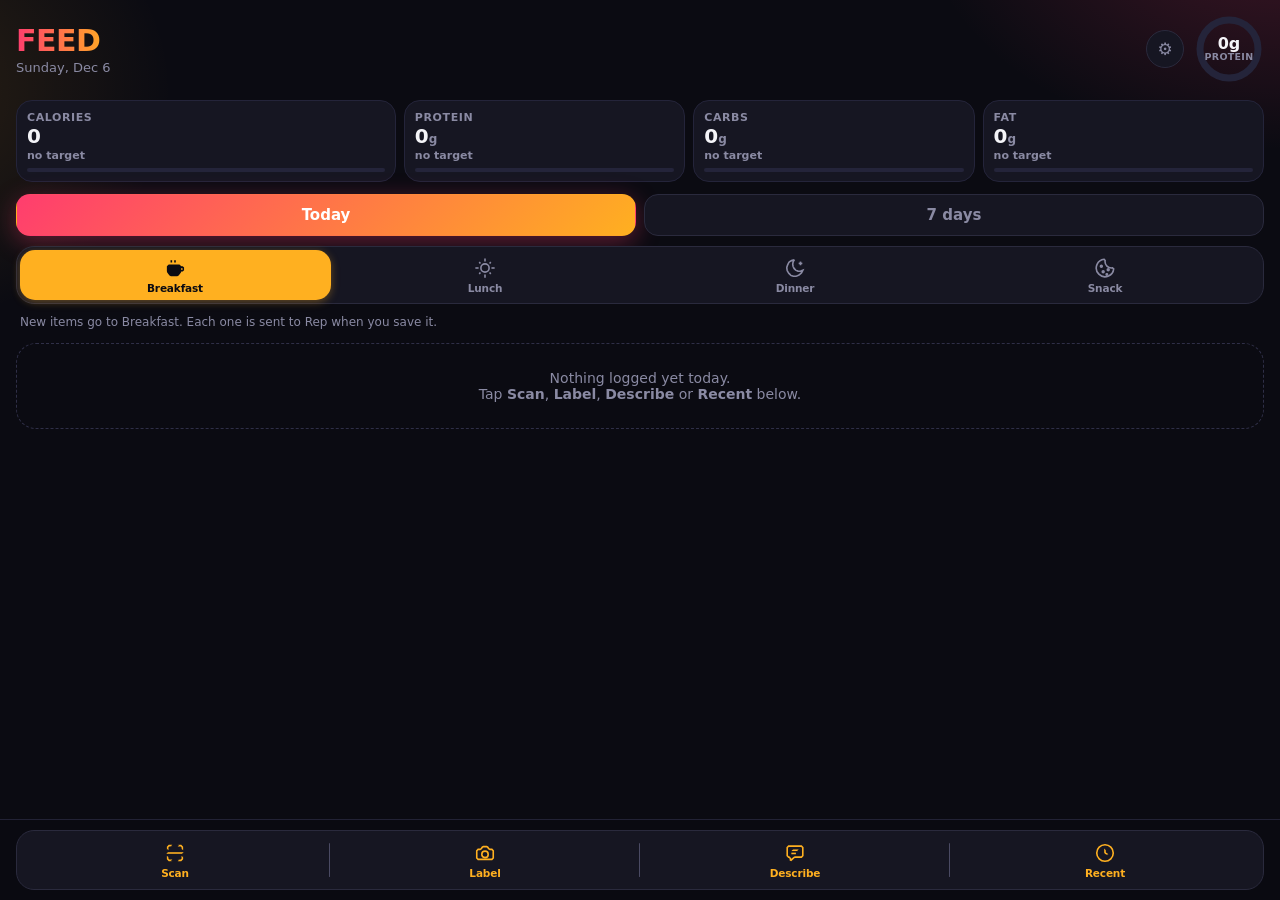
==== commit 7530108a: "Feed: icon meal slider, gold action bar" ====
--- a/food/index.html
+++ b/food/index.html
@@ -12,6 +12,9 @@
 <link rel="apple-touch-icon" href="data:image/svg+xml,%3Csvg%20xmlns='http://www.w3.org/2000/svg'%20viewBox='0%200%20180%20180'%3E%3Cdefs%3E%3ClinearGradient%20id='g'%20gradientUnits='userSpaceOnUse'%20x1='40'%20y1='28'%20x2='140'%20y2='156'%3E%3Cstop%20offset='0'%20stop-color='%23ff3d6e'/%3E%3Cstop%20offset='1'%20stop-color='%23ffb020'/%3E%3C/linearGradient%3E%3C/defs%3E%3Crect%20width='180'%20height='180'%20rx='40'%20fill='%230b0b12'/%3E%3Cg%20fill='url(%23g)'%3E%3Crect%20x='57'%20y='28'%20width='14'%20height='56'%20rx='7'/%3E%3Crect%20x='83'%20y='28'%20width='14'%20height='56'%20rx='7'/%3E%3Crect%20x='109'%20y='28'%20width='14'%20height='56'%20rx='7'/%3E%3Cpath%20d='M57%2072h66v8a33%2033%200%200%201-33%2033a33%2033%200%200%201-33-33z'/%3E%3Crect%20x='80'%20y='100'%20width='20'%20height='56'%20rx='10'/%3E%3C/g%3E%3C/svg%3E">
 <link rel="icon" href="data:image/svg+xml,%3Csvg%20xmlns='http://www.w3.org/2000/svg'%20viewBox='0%200%20180%20180'%3E%3Cdefs%3E%3ClinearGradient%20id='g'%20gradientUnits='userSpaceOnUse'%20x1='40'%20y1='28'%20x2='140'%20y2='156'%3E%3Cstop%20offset='0'%20stop-color='%23ff3d6e'/%3E%3Cstop%20offset='1'%20stop-color='%23ffb020'/%3E%3C/linearGradient%3E%3C/defs%3E%3Crect%20width='180'%20height='180'%20rx='40'%20fill='%230b0b12'/%3E%3Cg%20fill='url(%23g)'%3E%3Crect%20x='57'%20y='28'%20width='14'%20height='56'%20rx='7'/%3E%3Crect%20x='83'%20y='28'%20width='14'%20height='56'%20rx='7'/%3E%3Crect%20x='109'%20y='28'%20width='14'%20height='56'%20rx='7'/%3E%3Cpath%20d='M57%2072h66v8a33%2033%200%200%201-33%2033a33%2033%200%200%201-33-33z'/%3E%3Crect%20x='80'%20y='100'%20width='20'%20height='56'%20rx='10'/%3E%3C/g%3E%3C/svg%3E">
 <style>
+.datahead{margin:22px 0 2px;padding-top:16px;border-top:1px solid #2a2a3d;font-weight:900;font-size:17px}
+.datarow{display:flex;gap:8px}.datarow .ghost{flex:1}
+.bkstat{margin-top:8px;font-size:12px;color:var(--dim);font-weight:700;text-align:center}.bkstat.ok{color:var(--ok)}
 :root{--bg:#0b0b12;--card:#161622;--card2:#1e1e2e;--text:#f4f4f8;--dim:#8a8aa3;--a:#ff3d6e;--b:#ffb020;--ok:#2ee59d;--warn:#ffcc66}
 *{box-sizing:border-box;-webkit-tap-highlight-color:transparent}
 html,body{margin:0;background:var(--bg);color:var(--text);font-family:-apple-system,BlinkMacSystemFont,"SF Pro Display",system-ui,sans-serif}
@@ -36,16 +39,42 @@
 .mbar{height:4px;border-radius:4px;background:#24243a;margin-top:6px;overflow:hidden}
 .mbar i{display:block;height:100%;width:0;border-radius:4px;background:linear-gradient(90deg,var(--a),var(--b));transition:.4s}
 .estnote{font-size:12px;color:var(--warn);font-weight:700;margin:6px 2px 0;min-height:0}
-.tabs{display:flex;gap:8px;margin:14px 0 12px}
+.tabs{display:flex;gap:8px;margin:12px 0 10px}
 .tab{flex:1;padding:11px 8px;border-radius:14px;background:var(--card);border:1px solid #2a2a3d;color:var(--dim);font-weight:800;font-size:15px;text-align:center}
 .tab.on{color:#fff;border-color:transparent;background:linear-gradient(135deg,var(--a),var(--b));box-shadow:0 6px 24px rgba(255,61,110,.35)}
-.meals{display:flex;gap:6px;margin-bottom:12px}
-.pill{flex:1;padding:8px 4px;border-radius:999px;background:var(--card);border:1px solid #2a2a3d;color:var(--dim);font-size:13px;font-weight:800;text-align:center;white-space:nowrap}
-.pill.on{color:var(--text);border-color:var(--b);background:rgba(255,176,32,.08)}
-.note{color:var(--dim);font-size:12px;line-height:1.45;margin:2px 2px 14px}
+/* Meal and action icons: theSVG UI set (https://thesvg.org/ui), MIT License */
+.meals{position:relative;display:flex;gap:0;background:var(--card);border:1px solid #2a2a3d;border-radius:18px;padding:3px;margin-bottom:10px;touch-action:none;user-select:none;-webkit-user-select:none;cursor:grab}
+.meals.dragging{cursor:grabbing}
+.meal-thumb{position:absolute;top:3px;bottom:3px;left:3px;width:calc((100% - 6px) / 4);border-radius:15px;background:var(--b);box-shadow:0 2px 8px rgba(255,176,32,.35);pointer-events:none;z-index:0;will-change:transform}
+.meals.dragging .meal-thumb{box-shadow:0 4px 14px rgba(255,176,32,.5)}
+.pill{flex:1;padding:7px 2px 6px;border-radius:15px;background:none;border:0;color:var(--dim);font-size:10.5px;font-weight:800;text-align:center;white-space:nowrap;display:flex;flex-direction:column;align-items:center;gap:3px;letter-spacing:-.15px;position:relative;z-index:1}
+.pill.on{color:#0b0b12;border:0;background:none}
+.pill .ico,.mn .ico,.act .ico{display:block;width:22px;height:22px;background:currentColor;-webkit-mask:var(--ico) center / contain no-repeat;mask:var(--ico) center / contain no-repeat}
+.pill[data-meal=breakfast],.mn .ico.breakfast{--ico:url("data:image/svg+xml,%3Csvg%20xmlns%3D%22http%3A%2F%2Fwww.w3.org%2F2000%2Fsvg%22%20width%3D%2224%22%20height%3D%2224%22%20viewBox%3D%220%200%2024%2024%22%20overflow%3D%22visible%22%3E%3Cdefs%3E%3Cmask%20id%3D%22coffee-outline-c1%22%20maskUnits%3D%22userSpaceOnUse%22%20x%3D%22-2%22%20y%3D%22-2%22%20width%3D%2228%22%20height%3D%2228%22%3E%3Crect%20x%3D%22-2%22%20y%3D%22-2%22%20width%3D%2228%22%20height%3D%2228%22%20fill%3D%22%23fff%22%2F%3E%3Cpolygon%20points%3D%2220.19%2C9.69%2016.25%2C9.69%2015.81%2C12.31%2017.56%2C12.31%22%20fill%3D%22%23000%22%2F%3E%3Cpolygon%20points%3D%2220.19%2C13.69%2016.25%2C13.69%2015.81%2C16.31%2017.56%2C16.31%22%20fill%3D%22%23000%22%2F%3E%3C%2Fmask%3E%3C%2Fdefs%3E%3Cg%20fill%3D%22none%22%20stroke%3D%22currentColor%22%20stroke-width%3D%221.75%22%20stroke-linecap%3D%22butt%22%20stroke-linejoin%3D%22miter%22%3E%3Cpath%20d%3D%22M4%2010.5L4%2015.5L4.3%2016.4L6.55%2019.4L7.75%2020L14.25%2020L15.45%2019.4L17.7%2016.4L18%2015.5L18%2010.5L16.5%209L5.5%209L4%2010.5Z%22%2F%3E%3Cpath%20d%3D%22M18%2011L20.1%2011L21%2011.9L21%2014.1L20.1%2015L18%2015%22%20mask%3D%22url%28%23coffee-outline-c1%29%22%2F%3E%3Cpath%20d%3D%22M8%203.5L8%206%22%2F%3E%3Cpath%20d%3D%22M12%203.5L12%206%22%2F%3E%3C%2Fg%3E%3C%2Fsvg%3E")}
+.pill[data-meal=lunch],.mn .ico.lunch{--ico:url("data:image/svg+xml,%3Csvg%20xmlns%3D%22http%3A%2F%2Fwww.w3.org%2F2000%2Fsvg%22%20width%3D%2224%22%20height%3D%2224%22%20viewBox%3D%220%200%2024%2024%22%20overflow%3D%22visible%22%3E%3Cg%20fill%3D%22none%22%20stroke%3D%22currentColor%22%20stroke-width%3D%221.75%22%20stroke-linecap%3D%22butt%22%20stroke-linejoin%3D%22miter%22%3E%3Cpath%20d%3D%22M16.5%2012C16.5%2014.485%2014.485%2016.5%2012%2016.5C9.515%2016.5%207.5%2014.485%207.5%2012C7.5%209.515%209.515%207.5%2012%207.5C14.485%207.5%2016.5%209.515%2016.5%2012Z%22%2F%3E%3Cpath%20d%3D%22M19%2012L22.5%2012%22%2F%3E%3Cpath%20d%3D%22M12%2019L12%2022.5%22%2F%3E%3Cpath%20d%3D%22M5%2012L1.5%2012%22%2F%3E%3Cpath%20d%3D%22M12%205L12%201.5%22%2F%3E%3Cpath%20d%3D%22M16.95%2016.95L18.36%2018.36%22%2F%3E%3Cpath%20d%3D%22M7.05%2016.95L5.64%2018.36%22%2F%3E%3Cpath%20d%3D%22M7.05%207.05L5.64%205.64%22%2F%3E%3Cpath%20d%3D%22M16.95%207.05L18.36%205.64%22%2F%3E%3C%2Fg%3E%3C%2Fsvg%3E")}
+.pill[data-meal=dinner],.mn .ico.dinner{--ico:url("data:image/svg+xml,%3Csvg%20xmlns%3D%22http%3A%2F%2Fwww.w3.org%2F2000%2Fsvg%22%20width%3D%2224%22%20height%3D%2224%22%20viewBox%3D%220%200%2024%2024%22%20overflow%3D%22visible%22%3E%3Cg%20fill%3D%22none%22%20stroke%3D%22currentColor%22%20stroke-width%3D%221.75%22%20stroke-linecap%3D%22butt%22%20stroke-linejoin%3D%22miter%22%3E%3Cpath%20d%3D%22M20.5%2014.5L19.147%2017.205L18.743%2017.706L16.624%2019.401L16.358%2019.571L13.817%2020.842L13.146%2021L10.743%2021L10.269%2020.923L7.836%2020.112L7.25%2019.75L5.131%2017.631L4.905%2017.342L3.656%2015.26L3.457%2014.7L3.05%2011.851L3.112%2011.164L4%208.5L5.305%205.891L5.875%205.275L7.83%204.102L8.19%203.946L10.635%203.247L10.96%203.72L10.219%204.707L9.94%205.361L9.545%207.729L9.554%208.27L9.961%2010.303L10.09%2010.68L10.891%2012.282L11.172%2012.672L12.782%2014.282L13.286%2014.614L15.232%2015.393L15.789%2015.5L17.711%2015.5L18.268%2015.393L20.5%2014.5Z%22%2F%3E%3Cpath%20d%3D%22M18%205L18%209%22%2F%3E%3Cpath%20d%3D%22M16%207L20%207%22%2F%3E%3C%2Fg%3E%3C%2Fsvg%3E")}
+.pill[data-meal=snack],.mn .ico.snack{--ico:url("data:image/svg+xml,%3Csvg%20xmlns%3D%22http%3A%2F%2Fwww.w3.org%2F2000%2Fsvg%22%20width%3D%2224%22%20height%3D%2224%22%20viewBox%3D%220%200%2024%2024%22%20overflow%3D%22visible%22%3E%3Cg%20fill%3D%22none%22%20stroke%3D%22currentColor%22%20stroke-width%3D%221.75%22%20stroke-linecap%3D%22butt%22%20stroke-linejoin%3D%22miter%22%3E%3Cpath%20d%3D%22M21.464%2012.949C21.124%2016.302%2019.017%2019.27%2015.872%2020.668C12.28%2022.265%208.075%2021.485%205.295%2018.705C2.515%2015.925%201.735%2011.72%203.332%208.128C4.73%204.983%207.698%202.876%2011.051%202.536L12.138%203.903C11.814%206.07%2012.523%208.299%2014.112%209.888C15.701%2011.477%2017.93%2012.186%2020.097%2011.862L21.464%2012.949Z%22%2F%3E%3Cpath%20d%3D%22M9%2010C9%2010.552%208.552%2011%208%2011C7.448%2011%207%2010.552%207%2010C7%209.448%207.448%209%208%209C8.552%209%209%209.448%209%2010Z%22%2F%3E%3Cpath%20d%3D%22M11%2016C11%2016.552%2010.552%2017%2010%2017C9.448%2017%209%2016.552%209%2016C9%2015.448%209.448%2015%2010%2015C10.552%2015%2011%2015.448%2011%2016Z%22%2F%3E%3Cpath%20d%3D%22M16.5%2014C16.5%2014.552%2016.052%2015%2015.5%2015C14.948%2015%2014.5%2014.552%2014.5%2014C14.5%2013.448%2014.948%2013%2015.5%2013C16.052%2013%2016.5%2013.448%2016.5%2014Z%22%2F%3E%3Cpath%20d%3D%22M14.75%2019C14.75%2019.414%2014.414%2019.75%2014%2019.75C13.586%2019.75%2013.25%2019.414%2013.25%2019C13.25%2018.586%2013.586%2018.25%2014%2018.25C14.414%2018.25%2014.75%2018.586%2014.75%2019Z%22%2F%3E%3C%2Fg%3E%3C%2Fsvg%3E")}
+.pill[data-meal=breakfast].on{--ico:url("data:image/svg+xml,%3Csvg%20xmlns%3D%22http%3A%2F%2Fwww.w3.org%2F2000%2Fsvg%22%20width%3D%2224%22%20height%3D%2224%22%20viewBox%3D%220%200%2024%2024%22%20overflow%3D%22visible%22%3E%3Cdefs%3E%3Cmask%20id%3D%22coffee-fill-k%22%20maskUnits%3D%22userSpaceOnUse%22%20x%3D%220%22%20y%3D%220%22%20width%3D%2224%22%20height%3D%2224%22%3E%3Crect%20width%3D%2224%22%20height%3D%2224%22%20fill%3D%22%23fff%22%2F%3E%3C%2Fmask%3E%3Cmask%20id%3D%22coffee-fill-o%22%20maskUnits%3D%22userSpaceOnUse%22%20x%3D%22-2%22%20y%3D%22-2%22%20width%3D%2228%22%20height%3D%2228%22%3E%3Crect%20x%3D%22-2%22%20y%3D%22-2%22%20width%3D%2228%22%20height%3D%2228%22%20fill%3D%22%23fff%22%2F%3E%3Cpath%20d%3D%22M4%2010.5L4%2015.5L4.3%2016.4L6.55%2019.4L7.75%2020L14.25%2020L15.45%2019.4L17.7%2016.4L18%2015.5L18%2010.5L16.5%209L5.5%209L4%2010.5Z%22%20fill%3D%22%23000%22%2F%3E%3C%2Fmask%3E%3C%2Fdefs%3E%3Cpath%20d%3D%22M4%2010.5L4%2015.5L4.3%2016.4L6.55%2019.4L7.75%2020L14.25%2020L15.45%2019.4L17.7%2016.4L18%2015.5L18%2010.5L16.5%209L5.5%209L4%2010.5Z%22%20fill%3D%22currentColor%22%20stroke%3D%22currentColor%22%20stroke-width%3D%221.75%22%20stroke-linecap%3D%22butt%22%20stroke-linejoin%3D%22miter%22%20mask%3D%22url%28%23coffee-fill-k%29%22%2F%3E%3Cpath%20d%3D%22M18%2011L20.1%2011L21%2011.9L21%2014.1L20.1%2015L18%2015%22%20fill%3D%22none%22%20stroke%3D%22currentColor%22%20stroke-width%3D%221.75%22%20stroke-linecap%3D%22butt%22%20stroke-linejoin%3D%22miter%22%2F%3E%3Cpath%20d%3D%22M8%203.5L8%206%22%20fill%3D%22none%22%20stroke%3D%22currentColor%22%20stroke-width%3D%221.75%22%20stroke-linecap%3D%22butt%22%20stroke-linejoin%3D%22miter%22%2F%3E%3Cpath%20d%3D%22M12%203.5L12%206%22%20fill%3D%22none%22%20stroke%3D%22currentColor%22%20stroke-width%3D%221.75%22%20stroke-linecap%3D%22butt%22%20stroke-linejoin%3D%22miter%22%2F%3E%3C%2Fsvg%3E")}
+.pill[data-meal=lunch].on{--ico:url("data:image/svg+xml,%3Csvg%20xmlns%3D%22http%3A%2F%2Fwww.w3.org%2F2000%2Fsvg%22%20width%3D%2224%22%20height%3D%2224%22%20viewBox%3D%220%200%2024%2024%22%20overflow%3D%22visible%22%3E%3Cdefs%3E%3Cmask%20id%3D%22sun-fill-k%22%20maskUnits%3D%22userSpaceOnUse%22%20x%3D%220%22%20y%3D%220%22%20width%3D%2224%22%20height%3D%2224%22%3E%3Crect%20width%3D%2224%22%20height%3D%2224%22%20fill%3D%22%23fff%22%2F%3E%3C%2Fmask%3E%3Cmask%20id%3D%22sun-fill-o%22%20maskUnits%3D%22userSpaceOnUse%22%20x%3D%22-2%22%20y%3D%22-2%22%20width%3D%2228%22%20height%3D%2228%22%3E%3Crect%20x%3D%22-2%22%20y%3D%22-2%22%20width%3D%2228%22%20height%3D%2228%22%20fill%3D%22%23fff%22%2F%3E%3Cpath%20d%3D%22M16.5%2012C16.5%2014.485%2014.485%2016.5%2012%2016.5C9.515%2016.5%207.5%2014.485%207.5%2012C7.5%209.515%209.515%207.5%2012%207.5C14.485%207.5%2016.5%209.515%2016.5%2012Z%22%20fill%3D%22%23000%22%2F%3E%3C%2Fmask%3E%3C%2Fdefs%3E%3Cpath%20d%3D%22M16.5%2012C16.5%2014.485%2014.485%2016.5%2012%2016.5C9.515%2016.5%207.5%2014.485%207.5%2012C7.5%209.515%209.515%207.5%2012%207.5C14.485%207.5%2016.5%209.515%2016.5%2012Z%22%20fill%3D%22currentColor%22%20stroke%3D%22currentColor%22%20stroke-width%3D%221.75%22%20stroke-linecap%3D%22butt%22%20stroke-linejoin%3D%22miter%22%20mask%3D%22url%28%23sun-fill-k%29%22%2F%3E%3Cpath%20d%3D%22M19%2012L22.5%2012%22%20fill%3D%22none%22%20stroke%3D%22currentColor%22%20stroke-width%3D%221.75%22%20stroke-linecap%3D%22butt%22%20stroke-linejoin%3D%22miter%22%2F%3E%3Cpath%20d%3D%22M12%2019L12%2022.5%22%20fill%3D%22none%22%20stroke%3D%22currentColor%22%20stroke-width%3D%221.75%22%20stroke-linecap%3D%22butt%22%20stroke-linejoin%3D%22miter%22%2F%3E%3Cpath%20d%3D%22M5%2012L1.5%2012%22%20fill%3D%22none%22%20stroke%3D%22currentColor%22%20stroke-width%3D%221.75%22%20stroke-linecap%3D%22butt%22%20stroke-linejoin%3D%22miter%22%2F%3E%3Cpath%20d%3D%22M12%205L12%201.5%22%20fill%3D%22none%22%20stroke%3D%22currentColor%22%20stroke-width%3D%221.75%22%20stroke-linecap%3D%22butt%22%20stroke-linejoin%3D%22miter%22%2F%3E%3Cpath%20d%3D%22M16.95%2016.95L18.36%2018.36%22%20fill%3D%22none%22%20stroke%3D%22currentColor%22%20stroke-width%3D%221.75%22%20stroke-linecap%3D%22butt%22%20stroke-linejoin%3D%22miter%22%2F%3E%3Cpath%20d%3D%22M7.05%2016.95L5.64%2018.36%22%20fill%3D%22none%22%20stroke%3D%22currentColor%22%20stroke-width%3D%221.75%22%20stroke-linecap%3D%22butt%22%20stroke-linejoin%3D%22miter%22%2F%3E%3Cpath%20d%3D%22M7.05%207.05L5.64%205.64%22%20fill%3D%22none%22%20stroke%3D%22currentColor%22%20stroke-width%3D%221.75%22%20stroke-linecap%3D%22butt%22%20stroke-linejoin%3D%22miter%22%2F%3E%3Cpath%20d%3D%22M16.95%207.05L18.36%205.64%22%20fill%3D%22none%22%20stroke%3D%22currentColor%22%20stroke-width%3D%221.75%22%20stroke-linecap%3D%22butt%22%20stroke-linejoin%3D%22miter%22%2F%3E%3C%2Fsvg%3E")}
+.pill[data-meal=dinner].on{--ico:url("data:image/svg+xml,%3Csvg%20xmlns%3D%22http%3A%2F%2Fwww.w3.org%2F2000%2Fsvg%22%20width%3D%2224%22%20height%3D%2224%22%20viewBox%3D%220%200%2024%2024%22%20overflow%3D%22visible%22%3E%3Cdefs%3E%3Cmask%20id%3D%22moon-fill-k%22%20maskUnits%3D%22userSpaceOnUse%22%20x%3D%220%22%20y%3D%220%22%20width%3D%2224%22%20height%3D%2224%22%3E%3Crect%20width%3D%2224%22%20height%3D%2224%22%20fill%3D%22%23fff%22%2F%3E%3C%2Fmask%3E%3Cmask%20id%3D%22moon-fill-o%22%20maskUnits%3D%22userSpaceOnUse%22%20x%3D%22-2%22%20y%3D%22-2%22%20width%3D%2228%22%20height%3D%2228%22%3E%3Crect%20x%3D%22-2%22%20y%3D%22-2%22%20width%3D%2228%22%20height%3D%2228%22%20fill%3D%22%23fff%22%2F%3E%3Cpath%20d%3D%22M20.5%2014.5L19.147%2017.205L18.743%2017.706L16.624%2019.401L16.358%2019.571L13.817%2020.842L13.146%2021L10.743%2021L10.269%2020.923L7.836%2020.112L7.25%2019.75L5.131%2017.631L4.905%2017.342L3.656%2015.26L3.457%2014.7L3.05%2011.851L3.112%2011.164L4%208.5L5.305%205.891L5.875%205.275L7.83%204.102L8.19%203.946L10.635%203.247L10.96%203.72L10.219%204.707L9.94%205.361L9.545%207.729L9.554%208.27L9.961%2010.303L10.09%2010.68L10.891%2012.282L11.172%2012.672L12.782%2014.282L13.286%2014.614L15.232%2015.393L15.789%2015.5L17.711%2015.5L18.268%2015.393L20.5%2014.5Z%22%20fill%3D%22%23000%22%2F%3E%3C%2Fmask%3E%3C%2Fdefs%3E%3Cpath%20d%3D%22M20.5%2014.5L19.147%2017.205L18.743%2017.706L16.624%2019.401L16.358%2019.571L13.817%2020.842L13.146%2021L10.743%2021L10.269%2020.923L7.836%2020.112L7.25%2019.75L5.131%2017.631L4.905%2017.342L3.656%2015.26L3.457%2014.7L3.05%2011.851L3.112%2011.164L4%208.5L5.305%205.891L5.875%205.275L7.83%204.102L8.19%203.946L10.635%203.247L10.96%203.72L10.219%204.707L9.94%205.361L9.545%207.729L9.554%208.27L9.961%2010.303L10.09%2010.68L10.891%2012.282L11.172%2012.672L12.782%2014.282L13.286%2014.614L15.232%2015.393L15.789%2015.5L17.711%2015.5L18.268%2015.393L20.5%2014.5Z%22%20fill%3D%22currentColor%22%20stroke%3D%22currentColor%22%20stroke-width%3D%221.75%22%20stroke-linecap%3D%22butt%22%20stroke-linejoin%3D%22miter%22%20mask%3D%22url%28%23moon-fill-k%29%22%2F%3E%3Cpath%20d%3D%22M18%205L18%209%22%20fill%3D%22none%22%20stroke%3D%22currentColor%22%20stroke-width%3D%221.75%22%20stroke-linecap%3D%22butt%22%20stroke-linejoin%3D%22miter%22%2F%3E%3Cpath%20d%3D%22M16%207L20%207%22%20fill%3D%22none%22%20stroke%3D%22currentColor%22%20stroke-width%3D%221.75%22%20stroke-linecap%3D%22butt%22%20stroke-linejoin%3D%22miter%22%2F%3E%3C%2Fsvg%3E")}
+.pill[data-meal=snack].on{--ico:url("data:image/svg+xml,%3Csvg%20xmlns%3D%22http%3A%2F%2Fwww.w3.org%2F2000%2Fsvg%22%20width%3D%2224%22%20height%3D%2224%22%20viewBox%3D%220%200%2024%2024%22%20overflow%3D%22visible%22%3E%3Cdefs%3E%3Cmask%20id%3D%22cookie-fill-k%22%20maskUnits%3D%22userSpaceOnUse%22%20x%3D%220%22%20y%3D%220%22%20width%3D%2224%22%20height%3D%2224%22%3E%3Crect%20width%3D%2224%22%20height%3D%2224%22%20fill%3D%22%23fff%22%2F%3E%3Cpath%20d%3D%22M9%2010C9%2010.552%208.552%2011%208%2011C7.448%2011%207%2010.552%207%2010C7%209.448%207.448%209%208%209C8.552%209%209%209.448%209%2010Z%22%20fill%3D%22%23000%22%20stroke%3D%22%23000%22%20stroke-width%3D%223.75%22%20stroke-linecap%3D%22butt%22%20stroke-linejoin%3D%22miter%22%2F%3E%3Cpath%20d%3D%22M11%2016C11%2016.552%2010.552%2017%2010%2017C9.448%2017%209%2016.552%209%2016C9%2015.448%209.448%2015%2010%2015C10.552%2015%2011%2015.448%2011%2016Z%22%20fill%3D%22%23000%22%20stroke%3D%22%23000%22%20stroke-width%3D%223.75%22%20stroke-linecap%3D%22butt%22%20stroke-linejoin%3D%22miter%22%2F%3E%3Cpath%20d%3D%22M16.5%2014C16.5%2014.552%2016.052%2015%2015.5%2015C14.948%2015%2014.5%2014.552%2014.5%2014C14.5%2013.448%2014.948%2013%2015.5%2013C16.052%2013%2016.5%2013.448%2016.5%2014Z%22%20fill%3D%22%23000%22%20stroke%3D%22%23000%22%20stroke-width%3D%223.75%22%20stroke-linecap%3D%22butt%22%20stroke-linejoin%3D%22miter%22%2F%3E%3Cpath%20d%3D%22M14.75%2019C14.75%2019.414%2014.414%2019.75%2014%2019.75C13.586%2019.75%2013.25%2019.414%2013.25%2019C13.25%2018.586%2013.586%2018.25%2014%2018.25C14.414%2018.25%2014.75%2018.586%2014.75%2019Z%22%20fill%3D%22%23000%22%20stroke%3D%22%23000%22%20stroke-width%3D%223.75%22%20stroke-linecap%3D%22butt%22%20stroke-linejoin%3D%22miter%22%2F%3E%3C%2Fmask%3E%3Cmask%20id%3D%22cookie-fill-o%22%20maskUnits%3D%22userSpaceOnUse%22%20x%3D%22-2%22%20y%3D%22-2%22%20width%3D%2228%22%20height%3D%2228%22%3E%3Crect%20x%3D%22-2%22%20y%3D%22-2%22%20width%3D%2228%22%20height%3D%2228%22%20fill%3D%22%23fff%22%2F%3E%3Cpath%20d%3D%22M21.464%2012.949C21.124%2016.302%2019.017%2019.27%2015.872%2020.668C12.28%2022.265%208.075%2021.485%205.295%2018.705C2.515%2015.925%201.735%2011.72%203.332%208.128C4.73%204.983%207.698%202.876%2011.051%202.536L12.138%203.903C11.814%206.07%2012.523%208.299%2014.112%209.888C15.701%2011.477%2017.93%2012.186%2020.097%2011.862L21.464%2012.949Z%22%20fill%3D%22%23000%22%2F%3E%3C%2Fmask%3E%3C%2Fdefs%3E%3Cpath%20d%3D%22M21.464%2012.949C21.124%2016.302%2019.017%2019.27%2015.872%2020.668C12.28%2022.265%208.075%2021.485%205.295%2018.705C2.515%2015.925%201.735%2011.72%203.332%208.128C4.73%204.983%207.698%202.876%2011.051%202.536L12.138%203.903C11.814%206.07%2012.523%208.299%2014.112%209.888C15.701%2011.477%2017.93%2012.186%2020.097%2011.862L21.464%2012.949Z%22%20fill%3D%22currentColor%22%20stroke%3D%22currentColor%22%20stroke-width%3D%221.75%22%20stroke-linecap%3D%22butt%22%20stroke-linejoin%3D%22miter%22%20mask%3D%22url%28%23cookie-fill-k%29%22%2F%3E%3C%2Fsvg%3E")}
+.mh .mn{display:flex;align-items:center;gap:8px;font-size:17px;font-weight:900}
+.mn .ico{color:var(--b);width:20px;height:20px;flex:none}
+.bar{position:fixed;left:0;right:0;bottom:0;padding:10px 16px calc(env(safe-area-inset-bottom) + 10px);background:rgba(11,11,18,.9);backdrop-filter:blur(14px);-webkit-backdrop-filter:blur(14px);border-top:1px solid #222235;display:block;z-index:5}
+.barseg{display:flex;gap:0;align-items:stretch;background:var(--card);border:1px solid #2a2a3d;border-radius:18px;padding:3px}
+.act{flex:1;padding:8px 2px 7px;border-radius:15px;border:0;background:none;color:var(--b);font-weight:800;font-size:10.5px;display:flex;flex-direction:column;align-items:center;gap:3px;box-shadow:none;letter-spacing:-.15px;position:relative}
+.act.main{border-color:transparent;background:none;color:var(--b);box-shadow:none}
+.act .ico{color:var(--b)}
+.act:not(:last-child)::after{content:"";position:absolute;right:0;top:18%;bottom:18%;width:1px;background:#4a4a63;border-radius:1px;pointer-events:none}
+.act[data-act=scan] .ico,.act#aScan .ico{--ico:url("data:image/svg+xml,%3Csvg%20xmlns%3D%22http%3A%2F%2Fwww.w3.org%2F2000%2Fsvg%22%20width%3D%2224%22%20height%3D%2224%22%20viewBox%3D%220%200%2024%2024%22%20overflow%3D%22visible%22%3E%3Cdefs%3E%3Cmask%20id%3D%22scan-outline-c0%22%20maskUnits%3D%22userSpaceOnUse%22%20x%3D%22-2%22%20y%3D%22-2%22%20width%3D%2228%22%20height%3D%2228%22%3E%3Crect%20x%3D%22-2%22%20y%3D%22-2%22%20width%3D%2228%22%20height%3D%2228%22%20fill%3D%22%23fff%22%2F%3E%3Cpolygon%20points%3D%222.69%2C6.81%202.69%2C10.75%205.31%2C11.19%205.31%2C9.44%22%20fill%3D%22%23000%22%2F%3E%3Cpolygon%20points%3D%226.81%2C5.31%2010.75%2C5.31%2011.19%2C2.69%209.44%2C2.69%22%20fill%3D%22%23000%22%2F%3E%3C%2Fmask%3E%3C%2Fdefs%3E%3Cdefs%3E%3Cmask%20id%3D%22scan-outline-c1%22%20maskUnits%3D%22userSpaceOnUse%22%20x%3D%22-2%22%20y%3D%22-2%22%20width%3D%2228%22%20height%3D%2228%22%3E%3Crect%20x%3D%22-2%22%20y%3D%22-2%22%20width%3D%2228%22%20height%3D%2228%22%20fill%3D%22%23fff%22%2F%3E%3Cpolygon%20points%3D%2217.19%2C2.69%2013.25%2C2.69%2012.81%2C5.31%2014.56%2C5.31%22%20fill%3D%22%23000%22%2F%3E%3Cpolygon%20points%3D%2218.69%2C6.81%2018.69%2C10.75%2021.31%2C11.19%2021.31%2C9.44%22%20fill%3D%22%23000%22%2F%3E%3C%2Fmask%3E%3C%2Fdefs%3E%3Cdefs%3E%3Cmask%20id%3D%22scan-outline-c2%22%20maskUnits%3D%22userSpaceOnUse%22%20x%3D%22-2%22%20y%3D%22-2%22%20width%3D%2228%22%20height%3D%2228%22%3E%3Crect%20x%3D%22-2%22%20y%3D%22-2%22%20width%3D%2228%22%20height%3D%2228%22%20fill%3D%22%23fff%22%2F%3E%3Cpolygon%20points%3D%2221.31%2C17.19%2021.31%2C13.25%2018.69%2C12.81%2018.69%2C14.56%22%20fill%3D%22%23000%22%2F%3E%3Cpolygon%20points%3D%2217.19%2C18.69%2013.25%2C18.69%2012.81%2C21.31%2014.56%2C21.31%22%20fill%3D%22%23000%22%2F%3E%3C%2Fmask%3E%3C%2Fdefs%3E%3Cdefs%3E%3Cmask%20id%3D%22scan-outline-c3%22%20maskUnits%3D%22userSpaceOnUse%22%20x%3D%22-2%22%20y%3D%22-2%22%20width%3D%2228%22%20height%3D%2228%22%3E%3Crect%20x%3D%22-2%22%20y%3D%22-2%22%20width%3D%2228%22%20height%3D%2228%22%20fill%3D%22%23fff%22%2F%3E%3Cpolygon%20points%3D%226.81%2C21.31%2010.75%2C21.31%2011.19%2C18.69%209.44%2C18.69%22%20fill%3D%22%23000%22%2F%3E%3Cpolygon%20points%3D%225.31%2C17.19%205.31%2C13.25%202.69%2C12.81%202.69%2C14.56%22%20fill%3D%22%23000%22%2F%3E%3C%2Fmask%3E%3C%2Fdefs%3E%3Cdefs%3E%3Cmask%20id%3D%22scan-outline-c4%22%20maskUnits%3D%22userSpaceOnUse%22%20x%3D%22-2%22%20y%3D%22-2%22%20width%3D%2228%22%20height%3D%2228%22%3E%3Crect%20x%3D%22-2%22%20y%3D%22-2%22%20width%3D%2228%22%20height%3D%2228%22%20fill%3D%22%23fff%22%2F%3E%3Cpolygon%20points%3D%224.69%2C10.69%200.75%2C10.69%200.31%2C13.31%202.06%2C13.31%22%20fill%3D%22%23000%22%2F%3E%3Cpolygon%20points%3D%2219.31%2C13.31%2023.25%2C13.31%2023.69%2C10.69%2021.94%2C10.69%22%20fill%3D%22%23000%22%2F%3E%3C%2Fmask%3E%3C%2Fdefs%3E%3Cg%20fill%3D%22none%22%20stroke%3D%22currentColor%22%20stroke-width%3D%221.75%22%20stroke-linecap%3D%22butt%22%20stroke-linejoin%3D%22miter%22%3E%3Cpath%20d%3D%22M4%209L4%205.5L5.5%204L9%204%22%20mask%3D%22url%28%23scan-outline-c0%29%22%2F%3E%3Cpath%20d%3D%22M15%204L18.5%204L20%205.5L20%209%22%20mask%3D%22url%28%23scan-outline-c1%29%22%2F%3E%3Cpath%20d%3D%22M20%2015L20%2018.5L18.5%2020L15%2020%22%20mask%3D%22url%28%23scan-outline-c2%29%22%2F%3E%3Cpath%20d%3D%22M9%2020L5.5%2020L4%2018.5L4%2015%22%20mask%3D%22url%28%23scan-outline-c3%29%22%2F%3E%3Cpath%20d%3D%22M2.5%2012L21.5%2012%22%20mask%3D%22url%28%23scan-outline-c4%29%22%2F%3E%3C%2Fg%3E%3C%2Fsvg%3E")}
+.act[data-act=label] .ico,.act#aLabel .ico{--ico:url("data:image/svg+xml,%3Csvg%20xmlns%3D%22http%3A%2F%2Fwww.w3.org%2F2000%2Fsvg%22%20width%3D%2224%22%20height%3D%2224%22%20viewBox%3D%220%200%2024%2024%22%20overflow%3D%22visible%22%3E%3Cg%20fill%3D%22none%22%20stroke%3D%22currentColor%22%20stroke-width%3D%221.75%22%20stroke-linecap%3D%22butt%22%20stroke-linejoin%3D%22miter%22%3E%3Cpath%20d%3D%22M4.5%208L6.697%208L7.945%207.332L9.055%205.668L10.303%205L13.697%205L14.945%205.668L16.055%207.332L17.303%208L19.5%208L21%209.5L21%2017.5L19.5%2019L4.5%2019L3%2017.5L3%209.5L4.5%208Z%22%2F%3E%3Cpath%20d%3D%22M15.5%2013.5C15.5%2015.433%2013.933%2017%2012%2017C10.067%2017%208.5%2015.433%208.5%2013.5C8.5%2011.567%2010.067%2010%2012%2010C13.933%2010%2015.5%2011.567%2015.5%2013.5Z%22%2F%3E%3C%2Fg%3E%3C%2Fsvg%3E")}
+.act[data-act=describe] .ico,.act#aDesc .ico{--ico:url("data:image/svg+xml,%3Csvg%20xmlns%3D%22http%3A%2F%2Fwww.w3.org%2F2000%2Fsvg%22%20width%3D%2224%22%20height%3D%2224%22%20viewBox%3D%220%200%2024%2024%22%20overflow%3D%22visible%22%3E%3Cdefs%3E%3Cmask%20id%3D%22message-square-outline-c1%22%20maskUnits%3D%22userSpaceOnUse%22%20x%3D%22-2%22%20y%3D%22-2%22%20width%3D%2228%22%20height%3D%2228%22%3E%3Crect%20x%3D%22-2%22%20y%3D%22-2%22%20width%3D%2228%22%20height%3D%2228%22%20fill%3D%22%23fff%22%2F%3E%3Cpolygon%20points%3D%2210.19%2C7.69%206.25%2C7.69%205.81%2C10.31%207.56%2C10.31%22%20fill%3D%22%23000%22%2F%3E%3Cpolygon%20points%3D%2213.81%2C10.31%2017.75%2C10.31%2018.19%2C7.69%2016.44%2C7.69%22%20fill%3D%22%23000%22%2F%3E%3C%2Fmask%3E%3C%2Fdefs%3E%3Cg%20fill%3D%22none%22%20stroke%3D%22currentColor%22%20stroke-width%3D%221.75%22%20stroke-linecap%3D%22butt%22%20stroke-linejoin%3D%22miter%22%3E%3Cpath%20d%3D%22M5%204.5L19%204.5L20.5%206L20.5%2015L19%2016.5L12.07%2016.5L11.074%2016.879L7.723%2019.857L7%2019.533L7%2018L5.5%2016.5L5%2016.5L3.5%2015L3.5%206L5%204.5Z%22%2F%3E%3Cpath%20d%3D%22M8%209L16%209%22%20mask%3D%22url%28%23message-square-outline-c1%29%22%2F%3E%3Cpath%20d%3D%22M8%2012.5L13%2012.5%22%2F%3E%3C%2Fg%3E%3C%2Fsvg%3E")}
+.act[data-act=recent] .ico,.act#aMan .ico{--ico:url("data:image/svg+xml,%3Csvg%20xmlns%3D%22http%3A%2F%2Fwww.w3.org%2F2000%2Fsvg%22%20width%3D%2224%22%20height%3D%2224%22%20viewBox%3D%220%200%2024%2024%22%20overflow%3D%22visible%22%3E%3Cdefs%3E%3Cmask%20id%3D%22clock-outline-c1%22%20maskUnits%3D%22userSpaceOnUse%22%20x%3D%22-2%22%20y%3D%22-2%22%20width%3D%2228%22%20height%3D%2228%22%3E%3Crect%20x%3D%22-2%22%20y%3D%22-2%22%20width%3D%2228%22%20height%3D%2228%22%20fill%3D%22%23fff%22%2F%3E%3Cpolygon%20points%3D%2213.31%2C9.19%2013.31%2C5.25%2010.69%2C4.81%2010.69%2C6.56%22%20fill%3D%22%23000%22%2F%3E%3Cpolygon%20points%3D%2212.95%2C14.05%2016.37%2C16.01%2018.05%2C13.95%2016.53%2C13.08%22%20fill%3D%22%23000%22%2F%3E%3C%2Fmask%3E%3C%2Fdefs%3E%3Cg%20fill%3D%22none%22%20stroke%3D%22currentColor%22%20stroke-width%3D%221.75%22%20stroke-linecap%3D%22butt%22%20stroke-linejoin%3D%22miter%22%3E%3Cpath%20d%3D%22M21%2012C21%2016.971%2016.971%2021%2012%2021C7.029%2021%203%2016.971%203%2012C3%207.029%207.029%203%2012%203C16.971%203%2021%207.029%2021%2012Z%22%2F%3E%3Cpath%20d%3D%22M12%207L12%2011.391L12.529%2012.302L15.5%2014%22%20mask%3D%22url%28%23clock-outline-c1%29%22%2F%3E%3C%2Fg%3E%3C%2Fsvg%3E")}
+.credit{margin-top:16px;font-size:11px;color:var(--dim);font-weight:600;text-align:center;line-height:1.45}
+.credit a{color:var(--dim)}
+.note{color:var(--dim);font-size:12px;line-height:1.45;margin:2px 4px 12px}
 .meal{background:var(--card);border:1px solid #24243a;border-radius:20px;padding:12px 14px 6px;margin-bottom:12px}
 .mh{display:flex;align-items:center;gap:8px;margin-bottom:4px}
-.mh .mn{font-size:17px;font-weight:900}
 .mh .ms{color:var(--dim);font-size:12px;font-weight:700;margin-left:auto;text-align:right}
 .mini{padding:6px 10px;border-radius:10px;border:1px solid #2f2f47;background:var(--card2);color:var(--b);font-weight:900;font-size:12px}
 .item{display:flex;align-items:center;gap:10px;padding:10px 0;border-top:1px solid #222234;width:100%;background:none;border-left:0;border-right:0;border-bottom:0;color:inherit;text-align:left}
@@ -58,12 +87,16 @@
 .item .kc small{display:block;color:var(--dim);font-weight:700;font-size:11px}
 .badge{display:inline-block;margin-left:6px;padding:2px 7px;border-radius:999px;font-size:10.5px;font-weight:800;vertical-align:middle;background:#2a2a3d;color:var(--dim)}
 .badge.est{background:rgba(255,204,102,.14);color:var(--warn)}
+.item .am .badge{margin:0 6px 0 0;padding:1px 6px}
+.badge.rep{background:rgba(46,229,157,.14);color:#8ff0c6}
+.sugg{background:linear-gradient(135deg,rgba(255,61,110,.12),rgba(255,176,32,.10));border:1px solid rgba(255,176,32,.45);border-radius:18px;padding:12px 14px;margin-bottom:12px}
+.sugg .st{font-size:14.5px;font-weight:800;line-height:1.35}
+.sugg .sn{font-size:12px;color:var(--dim);margin-top:3px}
+.sugg .sb{display:flex;gap:8px;margin-top:10px}
+.sugg .sb .mini{flex:1;padding:10px;font-size:14px}
+.mini.dim{color:var(--dim)}
 .badge.uns{background:rgba(255,61,110,.16);color:#ff7a98}
 .empty{color:var(--dim);font-size:14px;text-align:center;padding:26px 10px;border:1.5px dashed #2f2f47;border-radius:20px}
-.bar{position:fixed;left:0;right:0;bottom:0;padding:10px 12px calc(env(safe-area-inset-bottom) + 10px);background:rgba(11,11,18,.9);backdrop-filter:blur(14px);-webkit-backdrop-filter:blur(14px);border-top:1px solid #222235;display:grid;grid-template-columns:repeat(4,1fr);gap:8px;z-index:5}
-.act{padding:9px 2px 8px;border-radius:14px;border:1px solid #2a2a3d;background:var(--card);color:var(--text);font-weight:800;font-size:11.5px;display:flex;flex-direction:column;align-items:center;gap:3px}
-.act span{font-size:21px;line-height:1}
-.act.main{border-color:transparent;background:linear-gradient(135deg,var(--a),var(--b));color:#fff;box-shadow:0 6px 22px rgba(255,61,110,.35)}
 .toast{position:fixed;left:50%;top:calc(env(safe-area-inset-top) + 20px);transform:translate(-50%,-300%);opacity:0;background:linear-gradient(135deg,var(--a),var(--b));color:#fff;font-weight:900;padding:12px 20px;border-radius:999px;transition:.35s;z-index:30;box-shadow:0 10px 30px rgba(0,0,0,.5);white-space:nowrap;max-width:92vw;overflow:hidden;text-overflow:ellipsis}
 .toast.show{transform:translate(-50%,0);opacity:1}
 .sheet{position:fixed;inset:0;background:rgba(0,0,0,.6);display:none;align-items:flex-end;z-index:10}
@@ -155,7 +188,7 @@
 <header>
   <div><h1>FEED</h1><div class="sub" id="dateline"></div></div>
   <div class="hright">
-    <button class="gear" id="gear" aria-label="Targets">⚙︎</button>
+    <button class="gear" id="gear" aria-label="Targets and your data">⚙︎</button>
     <div class="ring" title="Protein"><svg width="70" height="70"><circle cx="35" cy="35" r="29" stroke="#24243a" stroke-width="7" fill="none"/><circle id="prog" cx="35" cy="35" r="29" stroke="url(#gg)" stroke-width="7" fill="none" stroke-linecap="round" stroke-dasharray="182.2" stroke-dashoffset="182.2" style="transition:.4s"/><defs><linearGradient id="gg"><stop offset="0" stop-color="#2ee59d"/><stop offset="1" stop-color="#7cf5c8"/></linearGradient></defs></svg><span><b id="protv">0g</b><small id="prott">PROTEIN</small></span></div>
   </div>
 </header>
@@ -164,17 +197,20 @@
 <div class="tabs"><button class="tab on" data-v="today">Today</button><button class="tab" data-v="week">7 days</button></div>
 
 <section id="vtoday">
-  <div class="meals" id="meals"></div>
+  <div class="meals" id="meals" role="radiogroup" aria-label="Meal"></div>
   <div class="note" id="mealnote"></div>
+  <div id="suggest"></div>
   <div id="daylist"></div>
 </section>
 <section id="vweek" class="hidden"></section>
 
 <div class="bar">
-  <button class="act main" id="aScan"><span>▥</span>Scan</button>
-  <button class="act" id="aLabel"><span>📷</span>Label</button>
-  <button class="act" id="aDesc"><span>💬</span>Describe</button>
-  <button class="act" id="aMan"><span>⭐</span>Recent</button>
+  <div class="barseg">
+    <button class="act" id="aScan" data-act="scan"><span class="ico" aria-hidden="true"></span>Scan</button>
+    <button class="act" id="aLabel" data-act="label"><span class="ico" aria-hidden="true"></span>Label</button>
+    <button class="act" id="aDesc" data-act="describe"><span class="ico" aria-hidden="true"></span>Describe</button>
+    <button class="act" id="aMan" data-act="recent"><span class="ico" aria-hidden="true"></span>Recent</button>
+  </div>
 </div>
 <input type="file" id="labelfile" accept="image/*" capture="environment" class="hidden">
 
@@ -251,7 +287,13 @@
 <div class="sheet" id="tgtsheet"><div class="panel">
   <h2>Daily targets</h2><div class="sub">Rep sets these. Leave any blank you don't have yet.</div>
   <div class="grid4" style="margin-top:14px"><label>kcal<input id="tcal" inputmode="decimal" placeholder="—"></label><label>Protein g<input id="tpro" inputmode="decimal" placeholder="—"></label><label>Carbs g<input id="tcarb" inputmode="decimal" placeholder="—"></label><label>Fat g<input id="tfat" inputmode="decimal" placeholder="—"></label></div>
-  <button class="big" id="tgtsave">Save targets</button><button class="ghost" id="tgtcancel">Cancel</button>
+  <button class="big" id="tgtsave">Save targets</button>
+  <div class="datahead">Your data</div>
+  <div class="sub">Everything you log is also kept permanently, so Rep can look back over months and years.</div>
+  <div class="datarow"><button class="ghost" id="expjson">⬇︎ Export JSON</button><button class="ghost" id="expcsv">⬇︎ Export CSV</button></div>
+  <button class="ghost" id="backup">☁️ Back up history</button><div class="bkstat" id="bkstat"></div>
+  <div class="credit">Meal and action icons by <a href="https://thesvg.org/ui" target="_blank" rel="noopener">theSVG</a>, MIT License.</div>
+  <button class="ghost" id="tgtcancel">Cancel</button>
 </div></div>
 
 <!-- copy fallback -->
@@ -462,11 +504,51 @@
  for(const k of["sodium_mg","sugars_g","fiber_g"])if(num(it[k])!=null)o[k]=num(it[k]);
  return o;
 }
-function buildPayload(action,meal,items,date,time,dayT,targets){
+const DEVICE_RE=/^[a-f0-9]{32}$/;
+function buildPayload(action,meal,items,date,time,dayT,targets,device){
  const its=items.slice(0,30).map(itemOut);
- return{type:"food",action,date,time,meal,items:its,summary:summaryText(action,meal,its,date,time,dayT,targets),day_totals:dayT||undefined};
-}
-return{MEALS,MEAL_LABEL,MEAL_ICON,OFF_URL,OFF_FIELDS,localIso,hhmm,num,r0,r1,defaultMeal,upcEtoA,gtinOk,codeVariants,lookupOFF,offToBasis,canMode,computeMacros,firstNumber,parseLabel,labelToBasis,totals,summaryText,itemLine,itemOut,buildPayload,MACROS};
+ const p={type:"food",action,date,time,meal,items:its,summary:summaryText(action,meal,its,date,time,dayT,targets),day_totals:dayT||undefined};
+ if(device&&DEVICE_RE.test(device))p.device=device;
+ return p;
+}
+// ---------- Rep estimates coming back from the relay ----------
+// est: {id:{calories,protein_g,carbs_g,fat_g,note,updated_at}}. Mutates items. Never triggers a POST.
+// - pending item (estimate_needed + blank numbers): fill blanks, rep_est=true
+// - item that is still Rep's own estimate (not edited by him): take Rep's revision silently
+// - item with his/label numbers: if Rep differs, attach a suggestion (Apply / Dismiss), never overwrite
+// - est_seen = newest estimate timestamp already handled (applied, dismissed, or older than his own edit)
+function estVals(e){const o={};for(const k of MACROS){const v=num(e[k]);o[k]=v==null?null:(k==="calories"?r0(v):r1(v))}return o}
+function applyEstimates(items,est,skipId){
+ const res={filled:[],updated:[],suggested:[],changed:false};
+ if(!est||typeof est!=="object")return res;
+ for(const it of items){
+  const e=est[it.id];if(!e||it.id===skipId)continue;
+  const ts=String(e.updated_at||"");
+  if(ts&&ts>(it.est_last||"")){it.est_last=ts;res.changed=true} // newest server version seen (server clock, so no phone-clock skew)
+  if(it.est_seen&&ts&&ts<=it.est_seen)continue;
+  const v=estVals(e);if(MACROS.some(k=>v[k]==null))continue;
+  const note=typeof e.note==="string"?e.note.slice(0,200):"";
+  const pending=it.estimate_needed&&MACROS.some(k=>it[k]==null);
+  if(pending){
+   for(const k of MACROS)if(it[k]==null)it[k]=v[k];
+   it.estimate_needed=MACROS.some(k=>it[k]==null);it.rep_est=true;it.rep_note=note;it.est_seen=ts;delete it.suggestion;
+   res.filled.push(it.id);res.changed=true;
+  }else if(it.rep_est&&!it.user_edit_at){
+   const same=MACROS.every(k=>r1(num(it[k]))===v[k]);
+   Object.assign(it,v);it.rep_note=note;it.est_seen=ts;delete it.suggestion;
+   if(!same)res.updated.push(it.id);res.changed=true;
+  }else{
+   const same=MACROS.every(k=>r1(num(it[k]))===v[k]);
+   if(same){it.est_seen=ts;delete it.suggestion;res.changed=true;continue}
+   if(!it.suggestion||it.suggestion.updated_at!==ts){it.suggestion=Object.assign({},v,{note,updated_at:ts});res.suggested.push(it.id);res.changed=true}
+  }
+ }
+ return res;
+}
+function applySuggestion(it){const s=it.suggestion;if(!s)return false;for(const k of MACROS)it[k]=s[k];it.rep_est=true;it.rep_note=s.note||"";it.user_edit_at=null;it.estimate_needed=false;it.est_seen=s.updated_at;delete it.suggestion;return true}
+function dismissSuggestion(it){const s=it.suggestion;if(!s)return false;it.est_seen=s.updated_at;delete it.suggestion;return true}
+const isPending=it=>!!it.estimate_needed&&MACROS.some(k=>it[k]==null);
+return{DEVICE_RE,applyEstimates,applySuggestion,dismissSuggestion,isPending,MEALS,MEAL_LABEL,MEAL_ICON,OFF_URL,OFF_FIELDS,localIso,hhmm,num,r0,r1,defaultMeal,upcEtoA,gtinOk,codeVariants,lookupOFF,offToBasis,canMode,computeMacros,firstNumber,parseLabel,labelToBasis,totals,summaryText,itemLine,itemOut,buildPayload,MACROS};
 })();
 if(typeof module!=="undefined")module.exports=FeedCore;
 if(typeof window!=="undefined")window.FeedCore=FeedCore;
@@ -486,6 +568,10 @@
 const store=(k,v)=>{try{localStorage.setItem(k,JSON.stringify(v))}catch(e){toast("Phone storage is full")}};
 let days=load(LS.days,{}),targets=load(LS.tgt,{}),recent=load(LS.recent,[]);
 let curMeal=C.defaultMeal(new Date()),view="today",openDay=null;
+// random 128-bit device token so Rep's estimates can find their way back to this phone
+const DEVICE=(()=>{let d=null;try{d=localStorage.getItem("feed_device")}catch(e){}
+ if(!C.DEVICE_RE.test(d||"")){const b=new Uint8Array(16);crypto.getRandomValues(b);d=Array.from(b,x=>x.toString(16).padStart(2,"0")).join("");try{localStorage.setItem("feed_device",d)}catch(e){}}
+ return d})();
 const SRC_ICON={barcode:"▥",label:"📷",describe:"💬",manual:"✍️"};
 const uid=()=>Date.now().toString(36)+Math.random().toString(36).slice(2,7);
 const today=()=>C.localIso(new Date());
@@ -511,7 +597,7 @@
 async function sendItems(action,meal,items,date){
  const its=items.slice(0,30);
  const t=its[0]?its[0].time:C.hhmm(new Date());
- const payload=C.buildPayload(action,meal,its,date,t,C.totals(dayItems(date)),targets);
+ const payload=C.buildPayload(action,meal,its,date,t,C.totals(dayItems(date)),targets,DEVICE);
  const ok=await sendToRep(payload);
  if(action!=="delete"){for(const it of its){const live=dayItems(date).find(x=>x.id===it.id);if(live)live.sent=ok}saveDays();render()}
  if(ok)toast("Sent to Rep ✅");
@@ -529,17 +615,24 @@
  const pt=C.num(targets.pro),pf=pt?Math.min(1,T.protein_g/pt):0;
  $("prog").style.strokeDashoffset=String(182.2*(1-pf));
  $("protv").textContent=fmtG(T.protein_g)+"g";$("prott").textContent=pt?"of "+pt+"g":"PROTEIN";
- $("meals").innerHTML=C.MEALS.map(m=>`<button class="pill${m===curMeal?" on":""}" data-meal="${m}">${C.MEAL_ICON[m]} ${C.MEAL_LABEL[m]}</button>`).join("");
+ $("meals").innerHTML=`<div class="meal-thumb" aria-hidden="true"></div>`+C.MEALS.map(m=>`<button class="pill${m===curMeal?" on":""}" data-meal="${m}" type="button"><span class="ico" aria-hidden="true"></span><span>${C.MEAL_LABEL[m]}</span></button>`).join("");
  $("mealnote").textContent=`New items go to ${C.MEAL_LABEL[curMeal]}. Each one is sent to Rep when you save it.`;
  const groups=C.MEALS.map(m=>[m,items.filter(i=>i.meal===m)]).filter(g=>g[1].length);
+ const sugg=items.filter(i=>i.suggestion);
+ $("suggest").innerHTML=sugg.map(i=>{const g=i.suggestion;const diff=C.MACROS.filter(k=>C.r1(C.num(i[k]))!==g[k]);
+  const lab={calories:"kcal",protein_g:"protein",carbs_g:"carbs",fat_g:"fat"};
+  const what=diff.map(k=>k==="calories"?`${fmtK(g[k])} kcal`:`${fmtG(g[k])} g ${lab[k]}`).join(", ");
+  const had=diff.map(k=>k==="calories"?`${fmtK(i[k])} kcal`:`${fmtG(i[k])} g`).join(", ");
+  return`<div class="sugg"><div class="st">🤖 Rep suggests <b>${esc(what)}</b> for ${esc(i.name)}</div><div class="sn">You have ${esc(had)}${g.note?" · "+esc(g.note):""}</div><div class="sb"><button class="mini" data-apply="${i.id}">Apply</button><button class="mini dim" data-dismiss="${i.id}">Dismiss</button></div></div>`}).join("");
  $("daylist").innerHTML=groups.length?groups.map(([m,its])=>{const t=C.totals(its);const uns=its.some(i=>i.sent===false);
-  return`<div class="meal"><div class="mh"><span class="mn">${C.MEAL_ICON[m]} ${C.MEAL_LABEL[m]}</span>${uns?`<button class="mini" data-resend="${m}">↻ Send</button>`:""}<button class="mini" data-copy="${m}">📋</button><span class="ms">${t.estimates_pending===its.length?"Rep<br>estimating":`${fmtK(t.calories)} kcal${t.estimates_pending?"+":""}<br>P ${fmtG(t.protein_g)}g`}</span></div>${its.map(itemRow).join("")}</div>`}).join("")
+  return`<div class="meal"><div class="mh"><span class="mn"><span class="ico ${m}" aria-hidden="true"></span>${C.MEAL_LABEL[m]}</span>${uns?`<button class="mini" data-resend="${m}">↻ Send</button>`:""}<button class="mini" data-copy="${m}">📋</button><span class="ms">${t.estimates_pending===its.length?"Rep<br>estimating":`${fmtK(t.calories)} kcal${t.estimates_pending?"+":""}<br>P ${fmtG(t.protein_g)}g`}</span></div>${its.map(itemRow).join("")}</div>`}).join("")
   :`<div class="empty">Nothing logged yet today.<br>Tap <b>Scan</b>, <b>Label</b>, <b>Describe</b> or <b>Recent</b> below.</div>`;
  if(view==="week")renderWeek();
+ if(window.syncMealThumb)syncMealThumb(false);
 }
 function itemRow(it){
  const none=C.MACROS.every(k=>it[k]==null);
- return`<button class="item" data-id="${it.id}"><span class="ic">${SRC_ICON[it.source]||"•"}</span><span class="in"><div class="nm">${esc(it.name)}${it.estimate_needed?'<span class="badge est">Rep estimates</span>':""}${it.sent===false?'<span class="badge uns">not sent</span>':""}</div><div class="am">${esc([it.amount,it.brand,it.time].filter(Boolean).join(" · "))}</div></span><span class="kc">${none?"—":fmtK(it.calories)}<small>${none?"pending":"P "+fmtG(it.protein_g)+" · C "+fmtG(it.carbs_g)+" · F "+fmtG(it.fat_g)}</small></span></button>`;
+ return`<button class="item" data-id="${it.id}"><span class="ic">${SRC_ICON[it.source]||"•"}</span><span class="in"><div class="nm">${esc(it.name)}</div><div class="am">${it.estimate_needed?'<span class="badge est">Rep estimates</span>':""}${it.rep_est?'<span class="badge rep">Rep est.</span>':""}${it.suggestion?'<span class="badge est">Rep suggests</span>':""}${it.sent===false?'<span class="badge uns">not sent</span>':""}${esc([it.amount,it.brand,it.time].filter(Boolean).join(" · "))}</div></span><span class="kc">${none?"—":fmtK(it.calories)}<small>${none?"pending":"P "+fmtG(it.protein_g)+" · C "+fmtG(it.carbs_g)+" · F "+fmtG(it.fat_g)}</small></span></button>`;
 }
 function renderWeek(){
  const now=new Date(),ds=[];
@@ -550,7 +643,7 @@
  const logged=ds.slice(0,6).filter(x=>x.t.items);/* full days only; today is still in progress */const avg=k=>logged.length?logged.reduce((s,x)=>s+x.t[k],0)/logged.length:0;
  $("vweek").innerHTML=`<div class="week"><h3>Calories</h3><div class="sub">${logged.length?`Avg ${fmtK(avg("calories"))} kcal over ${logged.length} full day${logged.length>1?"s":""}`:"No full days logged yet"}${tc?` · target ${fmtK(tc)} (dashed line)`:""}</div>${chart("calories",tc,"","")}</div>
  <div class="week"><h3>Protein</h3><div class="sub">${logged.length?`Avg ${Math.round(avg("protein_g"))} g`:"—"}${tp?` · target ${tp} g · hit it ${ds.filter(x=>x.t.protein_g>=tp).length} of 7 days`:""}</div>${chart("protein_g",tp,"p","g")}</div>
- ${ds.slice().reverse().map(x=>`<button class="drow" data-day="${x.iso}"><b>${x.d.toLocaleDateString("en-US",{weekday:"short",month:"short",day:"numeric"})}</b> · ${x.t.items?`${fmtK(x.t.calories)} kcal · P ${fmtG(x.t.protein_g)} g · C ${fmtG(x.t.carbs_g)} · F ${fmtG(x.t.fat_g)} · ${x.t.items} item${x.t.items>1?"s":""}${x.t.estimates_pending?` · ${x.t.estimates_pending} pending`:""}`:"nothing logged"}${openDay===x.iso&&x.t.items?`<div class="dlist">${(days[x.iso]||[]).map(it=>`<div class="ln"><span>${C.MEAL_ICON[it.meal]} ${esc(it.name)}</span><span>${it.calories==null?"?":fmtK(it.calories)} kcal · P ${fmtG(it.protein_g)}</span></div>`).join("")}</div>`:""}</button>`).join("")}
+ ${ds.slice().reverse().map(x=>`<button class="drow" data-day="${x.iso}"><b>${x.d.toLocaleDateString("en-US",{weekday:"short",month:"short",day:"numeric"})}</b> · ${x.t.items?`${fmtK(x.t.calories)} kcal · P ${fmtG(x.t.protein_g)} g · C ${fmtG(x.t.carbs_g)} · F ${fmtG(x.t.fat_g)} · ${x.t.items} item${x.t.items>1?"s":""}${x.t.estimates_pending?` · ${x.t.estimates_pending} pending`:""}`:"nothing logged"}${openDay===x.iso&&x.t.items?`<div class="dlist">${(days[x.iso]||[]).map(it=>`<div class="ln"><span>${esc(it.name)}</span><span>${it.calories==null?"?":fmtK(it.calories)} kcal · P ${fmtG(it.protein_g)}</span></div>`).join("")}</div>`:""}</button>`).join("")}
  <button class="ghost" id="copyweek">📋 Copy this week for Rep</button>`;
 }
 function weekText(){const now=new Date(),out=["Feed · last 7 days"];for(let i=6;i>=0;i--){const d=new Date(now.getFullYear(),now.getMonth(),now.getDate()-i);const iso=C.localIso(d);const its=days[iso]||[];const t=C.totals(its);out.push(`${iso}: ${t.calories} kcal, P ${t.protein_g} g, C ${t.carbs_g} g, F ${t.fat_g} g (${t.items} items${t.estimates_pending?", "+t.estimates_pending+" need estimate":""})`)}return out.join("\n")}
@@ -567,17 +660,18 @@
 let ed=null;
 const EB=["bcal","bpro","bcarb","bfat"],ET=["ecal","epro","ecarb","efat"],BK=["cal","p","c","f"],TK=["calories","protein_g","carbs_g","fat_g"];
 const setv=(id,v)=>{$(id).value=v==null||v===""?"":String(v)};
-function mealChips(boxId,sel,onPick){$(boxId).innerHTML=C.MEALS.map(m=>`<button class="chip${m===sel?" on":""}" data-m="${m}">${C.MEAL_ICON[m]} ${C.MEAL_LABEL[m]}</button>`).join("");$(boxId).onclick=e=>{const b=e.target.closest(".chip");if(!b)return;onPick(b.dataset.m);mealChips(boxId,b.dataset.m,onPick)}}
+function mealChips(boxId,sel,onPick){$(boxId).innerHTML=C.MEALS.map(m=>`<button class="chip${m===sel?" on":""}" data-m="${m}">${C.MEAL_LABEL[m]}</button>`).join("");$(boxId).onclick=e=>{const b=e.target.closest(".chip");if(!b)return;onPick(b.dataset.m);mealChips(boxId,b.dataset.m,onPick)}}
 // opts: {mode:"add"|"edit", item?, source, basis?, thumb?, msg?, notFound?, label?(parsed)}
 function openEditor(o){
  const it=o.item||{};
- ed={mode:o.mode||"add",id:it.id||uid(),date:it.date||today(),time:it.time||null,source:o.source||it.source||"manual",basis:o.basis||it.basis||null,amode:it.amode||"serv",qty:it.qty??1,meal:it.meal||curMeal,sent:it.sent,description:it.description||""};
+ ed={mode:o.mode||"add",orig:it,id:it.id||uid(),date:it.date||today(),time:it.time||null,source:o.source||it.source||"manual",basis:o.basis||it.basis||null,amode:it.amode||"serv",qty:it.qty??1,meal:it.meal||curMeal,sent:it.sent,description:it.description||""};
  const b=ed.basis;
  if(b&&!C.canMode(b,ed.amode))ed.amode=C.canMode(b,"serv")?"serv":"g";
  if(b&&ed.mode==="add"&&!it.qty&&ed.amode==="g")ed.qty=100;
  $("edtitle").textContent=ed.mode==="edit"?"Edit item":({barcode:"Scanned item",label:"Check the label",describe:"Described meal",manual:"Add food"})[ed.source];
  $("edsub").textContent=ed.mode==="edit"?`Logged ${ed.time||""}. Saving sends Rep the update.`:({barcode:"From Open Food Facts. Fix anything that looks off.",label:"Read from your photo. Fix anything that looks off before saving.",describe:"",manual:"Type what you know. Blank numbers go to Rep to estimate."})[ed.source];
  $("edthumb").classList.toggle("hidden",!o.thumb);if(o.thumb)$("edthumb").src=o.thumb;
+ if(!o.msg&&it.rep_est){o.msg="🤖 These numbers are Rep's estimate"+(it.rep_note?" ("+it.rep_note+")":"")+". Change them and your numbers win.";o.msgOk=true}
  $("edmsg").innerHTML=(o.msg?`<div class="${o.msgOk?"okbox":"warnbox"}">${esc(o.msg)}</div>`:"")+((o.label&&o.label.warnings||[]).length?`<div class="warnbox">⚠︎ Double-check ${o.label.warnings.map(esc).join("; ")}</div>`:"");
  setv("edname",it.name||"");$("edname").placeholder=ed.source==="label"?"What is it? e.g. Honey oat cereal":"e.g. Greek yogurt";setv("edbrand",it.brand||"");setv("edcode",it.barcode||o.barcode||"");
  $("edlabel").classList.toggle("hidden",!o.notFound);
@@ -631,7 +725,7 @@
 $("qminus").onclick=()=>stepQ(-1);$("qplus").onclick=()=>stepQ(1);
 $("edcancel").onclick=()=>{hide("edsheet");ed=null};
 $("edlabel").onclick=()=>{pendingBarcode=$("edcode").value.trim();hide("edsheet");$("labelfile").click()};
-$("eddel").onclick=()=>{if(!ed||!confirm("Delete this item? Rep gets told too."))return;const list=dayItems(ed.date);const i=list.findIndex(x=>x.id===ed.id);if(i<0)return;const[gone]=list.splice(i,1);saveDays();hide("edsheet");render();sendItems("delete",gone.meal,[gone],ed.date);ed=null};
+$("eddel").onclick=()=>{if(!ed||!confirm("Delete this item? Rep gets told too."))return;const list=dayItems(ed.date);const i=list.findIndex(x=>x.id===ed.id);if(i<0)return;const[gone]=list.splice(i,1);saveDays();hide("edsheet");render();const dd=ed.date;queueHistDelete(gone,dd);sendItems("delete",gone.meal,[gone],dd).then(bkSoon);ed=null};
 $("edsave").onclick=()=>{
  if(!ed)return;if(ed.basis)readBasis();
  const code=$("edcode").value.replace(/\D/g,"");
@@ -645,6 +739,10 @@
   ingredients:$("eingr").value.trim().slice(0,1500),serving_size:ed.basis?ed.basis.servingText:"",description:ed.description,
   basis:ed.basis,amode:ed.amode,qty:C.num($("qty").value)};
  it.estimate_needed=TK.some(k=>it[k]==null);
+ if(ed.mode==="edit"){const o=ed.orig||{};const changed=TK.some(k=>C.r1(C.num(o[k]))!==C.r1(it[k]));
+  // his numbers win: if he touched the numbers, drop the Rep flag/suggestion and ignore estimates older than now
+  if(changed||!o.rep_est){it.rep_est=false;it.rep_note="";if(!it.estimate_needed){it.user_edit_at=new Date().toISOString();const a=o.est_last||"",b=o.est_seen||"";it.est_seen=a>b?a:b}it.suggestion=undefined}
+  else{it.rep_est=true;it.rep_note=o.rep_note||""}}
  commitItem(it,ed.mode==="edit",$("edfav").checked);
  hide("edsheet");ed=null;
 };
@@ -653,7 +751,7 @@
  if(i>=0)list[i]=Object.assign(list[i],it);else list.push(it);
  list.sort((a,b)=>(a.time||"").localeCompare(b.time||""));
  saveDays();remember(it,fav);curMeal=it.meal;render();
- sendItems(isEdit?"update":"add",it.meal,[it],it.date);
+ sendItems(isEdit?"update":"add",it.meal,[it],it.date).then(bkSoon);
 }
 
 // ---------- recent & favorites ----------
@@ -690,7 +788,7 @@
  it.estimate_needed=TK.some(k=>it[k]==null);hide("descsheet");commitItem(it,false)};
 
 // ---------- targets ----------
-$("gear").onclick=()=>{setv("tcal",targets.cal);setv("tpro",targets.pro);setv("tcarb",targets.carb);setv("tfat",targets.fat);show("tgtsheet")};
+$("gear").onclick=()=>{setv("tcal",targets.cal);setv("tpro",targets.pro);setv("tcarb",targets.carb);setv("tfat",targets.fat);renderBk();show("tgtsheet")};
 $("tgtcancel").onclick=()=>hide("tgtsheet");
 $("tgtsave").onclick=()=>{targets={cal:C.num($("tcal").value),pro:C.num($("tpro").value),carb:C.num($("tcarb").value),fat:C.num($("tfat").value)};store(LS.tgt,targets);hide("tgtsheet");render();toast("Targets saved")};
 
@@ -820,7 +918,10 @@
 $("busycancel").onclick=async()=>{ocrCancelled=true;hide("busysheet");if(ocrWorker){try{await ocrWorker.terminate()}catch(e){}ocrWorker=null}};
 
 // ---------- wiring ----------
-$("meals").onclick=e=>{const b=e.target.closest("[data-meal]");if(!b)return;curMeal=b.dataset.meal;render()};
+$("suggest").onclick=e=>{const a=e.target.closest("[data-apply]"),d=e.target.closest("[data-dismiss]");const id=(a||d)&&(a||d).dataset[a?"apply":"dismiss"];if(!id)return;
+ const it=dayItems(today()).find(x=>x.id===id);if(!it)return;
+ if(a){C.applySuggestion(it);toast("Applied Rep's numbers")}else{C.dismissSuggestion(it);toast("Kept your numbers")}
+ saveDays();render();bkSoon()}; // no POST to Rep (he already has these numbers); the permanent copy is updated quietly
 $("daylist").onclick=e=>{
  const cp=e.target.closest("[data-copy]");if(cp){const m=cp.dataset.copy,its=dayItems(today()).filter(i=>i.meal===m);openCopy(C.MEAL_LABEL[m]+" for Rep",C.summaryText("add",m,its.map(C.itemOut),today(),its[0]?its[0].time:"",C.totals(dayItems(today())),targets),()=>sendItems("add",m,its,today()));return}
  const rs=e.target.closest("[data-resend]");if(rs){const m=rs.dataset.resend;sendItems("add",m,dayItems(today()).filter(i=>i.meal===m&&i.sent===false),today());return}
@@ -830,8 +931,231 @@
 $("vweek").onclick=e=>{if(e.target.id==="copyweek"){openCopy("This week for Rep",weekText());return}const r=e.target.closest("[data-day]");if(r){openDay=openDay===r.dataset.day?null:r.dataset.day;renderWeek()}};
 document.querySelectorAll(".sheet").forEach(s=>s.addEventListener("click",e=>{if(e.target===s&&s.id!=="busysheet"){s.classList.remove("show");if(s.id==="edsheet")ed=null}}));
 document.addEventListener("visibilitychange",()=>{if(document.visibilityState==="visible")render();else if(scanStream){stopScan();hide("scan")}});
+// ---------- pull Rep's estimates (GET only; failures are silent) ----------
+let pulling=false;
+function last7(){const n=new Date(),out=[];for(let i=0;i<7;i++)out.push(C.localIso(new Date(n.getFullYear(),n.getMonth(),n.getDate()-i)));return out}
+const hasPending=()=>last7().some(d=>(days[d]||[]).some(C.isPending));
+async function pullEstimates(onlyPending){
+ if(pulling)return null;pulling=true;let filled=0,changed=false;
+ try{
+  const dates=last7().filter(d=>(days[d]||[]).length&&(!onlyPending||(days[d]||[]).some(C.isPending)));
+  for(const d of dates){
+   try{
+    const ctrl=new AbortController(),t=setTimeout(()=>ctrl.abort(),8000);
+    const res=await fetch(RELAY_URL+"estimates?device="+DEVICE+"&date="+d,{cache:"no-store",signal:ctrl.signal}).finally(()=>clearTimeout(t));
+    if(!res.ok)continue;const j=await res.json();if(!j||j.date!==d||!j.items)continue;
+    const r=C.applyEstimates(days[d]||[],j.items,ed&&ed.id);
+    if(r.changed){changed=true;if(d===today())filled+=r.filled.length}
+   }catch(e){/* offline or relay down: stay pending */}
+  }
+ if(changed){saveDays();render();bkSoon();if(filled&&!anySheetOpen())toast(`🤖 Rep estimated ${filled} item${filled>1?"s":""}`)}
+ }finally{pulling=false}
+ return changed;
+}
+setInterval(()=>{if(document.visibilityState==="visible"&&hasPending())pullEstimates(true)},60000);
+document.addEventListener("visibilitychange",()=>{if(document.visibilityState==="visible")pullEstimates(false)});
+
+// ---------- your data: export + permanent backup (relay /history/import; history only, never forwarded to Rep) ----------
+const HIST_URL=RELAY_URL+"history/import";
+const LS_BK="feed.v1.backup",LS_DEL="feed.v1.hist_del";
+function histRecord(it,d){const o=C.itemOut(it);return Object.assign({type:"food"},o,{date:it.date||d,time:it.time||"",meal:it.meal,device:DEVICE,rep_est:!!it.rep_est,rep_note:it.rep_note||""})}
+const hsig=(it,d)=>JSON.stringify(histRecord(it,d));
+function allItems(){const out=[];for(const d of Object.keys(days).sort())for(const it of days[d])out.push([it,d]);return out}
+const dirty=()=>allItems().filter(([it,d])=>it.bk!==hsig(it,d));
+function queueHistDelete(it,d){const q=load(LS_DEL,[]);q.push({type:"food",date:it.date||d,id:it.id});store(LS_DEL,q.slice(-500))}
+let backingUp=false,bkAgain=false;
+async function backupHistory(manual){
+ if(backingUp){bkAgain=true;return}backingUp=true;
+ try{
+  const todo=manual?allItems():dirty();let dels=load(LS_DEL,[]);
+  if(!todo.length&&!dels.length){if(manual)toast("All backed up ☁️");return}
+  for(let i=0;i<Math.max(todo.length,1);i+=100){
+   const chunk=todo.slice(i,i+100).map(([it,d])=>[it,d,hsig(it,d)]),del=i===0?dels.slice(0,100):[];
+   if(!chunk.length&&!del.length)break;
+   const body={};if(chunk.length)body.records=chunk.map(([,,sg])=>JSON.parse(sg));if(del.length)body.delete=del;
+   const ctrl=new AbortController(),t=setTimeout(()=>ctrl.abort(),15000);
+   const res=await fetch(HIST_URL,{method:"POST",headers:{"Content-Type":"application/json"},body:JSON.stringify(body),signal:ctrl.signal}).finally(()=>clearTimeout(t));
+   const j=await res.json().catch(()=>null);
+   if(!res.ok||!j||!j.ok)throw new Error("backup "+res.status);
+   const bad=new Set(j.rejected||[]);chunk.forEach(([it,d,sg],k)=>{if(!bad.has(k))it.bk=sg});
+   if(del.length){dels=load(LS_DEL,[]).slice(del.length);store(LS_DEL,dels)}
+  }
+  saveDays();store(LS_BK,{at:new Date().toISOString()});
+  if(manual)toast(`Backed up ${todo.length} item${todo.length===1?"":"s"} ☁️`);
+ }catch(e){if(manual)toast("Couldn't back up, try again later",3000)}
+ finally{backingUp=false;renderBk();if(bkAgain){bkAgain=false;setTimeout(()=>backupHistory(false),1500)}}
+}
+const bkSoon=()=>{clearTimeout(bkSoon._t);bkSoon._t=setTimeout(()=>backupHistory(false),4000)};
+function renderBk(){
+ const el=$("bkstat");if(!el)return;const b=load(LS_BK,null),n=allItems().length,w=dirty().length+load(LS_DEL,[]).length;
+ el.className="bkstat"+(b&&!w?" ok":"");
+ el.textContent=!n?"Your food backs up automatically once you log some.":
+  b?(w?`☁️ ${w} change${w>1?"s":""} waiting to back up`:`☁️ All ${n} item${n>1?"s":""} backed up · ${new Date(b.at).toLocaleString("en-US",{month:"short",day:"numeric",hour:"numeric",minute:"2-digit"})}`):"Not backed up yet";
+}
+async function saveFile(name,text,type){
+ const blob=new Blob([text],{type});
+ try{const f=new File([blob],name,{type});if(/iPhone|iPad|Android/i.test(navigator.userAgent)&&navigator.canShare&&navigator.canShare({files:[f]})){await navigator.share({files:[f]});return}}
+ catch(e){if(e&&e.name==="AbortError")return}
+ const a=document.createElement("a");a.href=URL.createObjectURL(blob);a.download=name;document.body.appendChild(a);a.click();setTimeout(()=>{URL.revokeObjectURL(a.href);a.remove()},1500);
+}
+const csvCell=v=>{const x=v==null?"":String(v);return /[",\n\r]/.test(x)?'"'+x.replace(/"/g,'""')+'"':x};
+const CSV_COLS=["date","time","meal","name","brand","amount","grams","calories","protein_g","carbs_g","fat_g","sodium_mg","sugars_g","fiber_g","source","estimate_needed","rep_est","barcode","serving_size","description","id"];
+function foodCsv(){return[CSV_COLS.join(","),...allItems().map(([it,d])=>{const r=histRecord(it,d);return CSV_COLS.map(c=>csvCell(r[c])).join(",")})].join("\r\n")+"\r\n"}
+const stripLocal=o=>{const x={};for(const d of Object.keys(o))x[d]=o[d].map(({bk,...it})=>it);return x};
+$("expjson").onclick=()=>{if(!allItems().length){toast("Nothing logged yet");return}
+ saveFile(`feed-history-${today()}.json`,JSON.stringify({app:"Feed",version:1,exported_at:new Date().toISOString(),device:DEVICE,targets,days:stripLocal(days),records:allItems().map(([it,d])=>histRecord(it,d))},null,1),"application/json")};
+$("expcsv").onclick=()=>{if(!allItems().length){toast("Nothing logged yet");return}saveFile(`feed-history-${today()}.csv`,foodCsv(),"text/csv")};
+$("backup").onclick=()=>backupHistory(true);
+
+// Draggable gold meal thumb (time-of-day default is curMeal = C.defaultMeal(...))
+function setupMealSlider(){
+  const track=$("meals");
+  if(!track||track.dataset.sliderBound)return;
+  track.dataset.sliderBound="1";
+  const EASE="transform .28s cubic-bezier(.22,.8,.25,1)";
+  function metrics(){
+    const r=track.getBoundingClientRect();
+    const pad=parseFloat(getComputedStyle(track).paddingLeft)||3;
+    const inner=Math.max(0,r.width-pad*2);
+    const w=inner/4;
+    return {r,pad,inner,w,left:r.left+pad};
+  }
+  function thumb(){return track.querySelector(".meal-thumb")}
+  function idxOf(m){const i=C.MEALS.indexOf(m);return i<0?0:i}
+  function nearest(px){const {w}=metrics();return Math.max(0,Math.min(3,Math.round(px/w)))}
+  function setThumbX(px,animate){
+    const {inner,w}=metrics();
+    const max=Math.max(0,inner-w);
+    px=Math.max(0,Math.min(max,px));
+    const t=thumb();
+    if(!t)return px;
+    t.style.width=w+"px";
+    t.style.transition=animate?EASE:"none";
+    t.style.transform="translateX("+px+"px)";
+    return px;
+  }
+  function highlight(i){
+    track.querySelectorAll(".pill").forEach((p,n)=>{
+      p.classList.toggle("on",n===i);
+      p.setAttribute("aria-checked",n===i?"true":"false");
+      p.setAttribute("role","radio");
+    });
+  }
+  window.syncMealThumb=function(animate){
+    const {w}=metrics();
+    const i=idxOf(curMeal);
+    setThumbX(i*w,!!animate);
+    highlight(i);
+  };
+  function commit(i,animate){
+    i=Math.max(0,Math.min(3,i));
+    curMeal=C.MEALS[i];
+    highlight(i);
+    const {w}=metrics();
+    setThumbX(i*w,animate);
+    const note=$("mealnote");
+    if(note) note.textContent=`New items go to ${C.MEAL_LABEL[curMeal]}. Each one is sent to Rep when you save it.`;
+  }
+  let dragging=false,startX=0,startThumbX=0,pid=null,didDrag=false,startPill=null;
+  track.addEventListener("pointerdown",e=>{
+    if(e.button!=null&&e.button!==0)return;
+    const {w}=metrics();
+    startX=e.clientX;
+    startThumbX=idxOf(curMeal)*w;
+    startPill=e.target&&e.target.closest?e.target.closest("[data-meal]"):null;
+    dragging=false;
+    didDrag=false;
+    pid=e.pointerId;
+    try{track.setPointerCapture(e.pointerId)}catch(err){}
+  });
+  track.addEventListener("pointermove",e=>{
+    if(pid!==e.pointerId)return;
+    const dx=e.clientX-startX;
+    if(!dragging){
+      if(Math.abs(dx)<8)return;
+      dragging=true;
+      didDrag=true;
+      track.classList.add("dragging");
+    }
+    if(e.cancelable)e.preventDefault();
+    const x=setThumbX(startThumbX+dx,false);
+    highlight(nearest(x));
+  },{passive:false});
+  function end(e){
+    if(pid!==e.pointerId)return;
+    track.classList.remove("dragging");
+    if(dragging){
+      commit(nearest(startThumbX+(e.clientX-startX)),true);
+    }else{
+      const hit=document.elementFromPoint(e.clientX,e.clientY);
+      const pill=startPill||(e.target&&e.target.closest&&e.target.closest("[data-meal]"))||(hit&&hit.closest&&hit.closest("[data-meal]"));
+      if(pill) commit(idxOf(pill.dataset.meal),true);
+    }
+    dragging=false;
+    pid=null;
+    setTimeout(()=>{didDrag=false},0);
+  }
+  track.addEventListener("pointerup",end);
+  track.addEventListener("pointercancel",end);
+  track.addEventListener("click",e=>{
+    if(didDrag){e.preventDefault();e.stopPropagation();return}
+    const hit=document.elementFromPoint(e.clientX,e.clientY);
+    const pill=(e.target&&e.target.closest&&e.target.closest("[data-meal]"))||(hit&&hit.closest&&hit.closest("[data-meal]"));
+    if(pill) commit(idxOf(pill.dataset.meal),true);
+  },true);
+  let tStart=null;
+  track.addEventListener("touchstart",e=>{
+    if(!e.changedTouches||!e.changedTouches[0])return;
+    const t=e.changedTouches[0];
+    const {w}=metrics();
+    tStart={x:t.clientX,y:t.clientY,thumb:idxOf(curMeal)*w,drag:false,pill:e.target&&e.target.closest?e.target.closest("[data-meal]"):null};
+  },{passive:true});
+  track.addEventListener("touchmove",e=>{
+    if(!tStart||!e.changedTouches||!e.changedTouches[0])return;
+    const t=e.changedTouches[0];
+    const dx=t.clientX-tStart.x;
+    if(!tStart.drag){
+      if(Math.abs(dx)<8)return;
+      tStart.drag=true;
+      didDrag=true;
+      dragging=true;
+      track.classList.add("dragging");
+    }
+    if(e.cancelable)e.preventDefault();
+    const x=setThumbX(tStart.thumb+dx,false);
+    highlight(nearest(x));
+  },{passive:false});
+  track.addEventListener("touchend",e=>{
+    if(!tStart)return;
+    const t=(e.changedTouches&&e.changedTouches[0])||{};
+    track.classList.remove("dragging");
+    if(tStart.drag){
+      const dx=(t.clientX||tStart.x)-tStart.x;
+      commit(nearest(tStart.thumb+dx),true);
+    }else{
+      const pill=tStart.pill||((e.target&&e.target.closest)?e.target.closest("[data-meal]"):null);
+      if(pill) commit(idxOf(pill.dataset.meal),true);
+    }
+    dragging=false;
+    tStart=null;
+    setTimeout(()=>{didDrag=false},0);
+  });
+  track.addEventListener("touchcancel",()=>{
+    track.classList.remove("dragging");
+    dragging=false;
+    tStart=null;
+    syncMealThumb(true);
+  });
+  window.addEventListener("resize",()=>syncMealThumb(false));
+}
+
+setupMealSlider();
 render();
-window.Feed={get days(){return days},get recent(){return recent},openEditor,sendItems,parseLabel:C.parseLabel,preprocess,ocrLabel,threshold,onCode,render};
+pullEstimates(false);
+// one-time backfill of everything logged before this update, then self-healing: anything not yet backed up goes on the next open
+setTimeout(()=>backupHistory(false),2500);
+document.addEventListener("visibilitychange",()=>{if(document.visibilityState==="visible")bkSoon()});
+window.Feed={backupHistory,foodCsv,DEVICE,pullEstimates,get days(){return days},get recent(){return recent},openEditor,sendItems,parseLabel:C.parseLabel,preprocess,ocrLabel,threshold,onCode,render};
 
 </script>
 </body>
